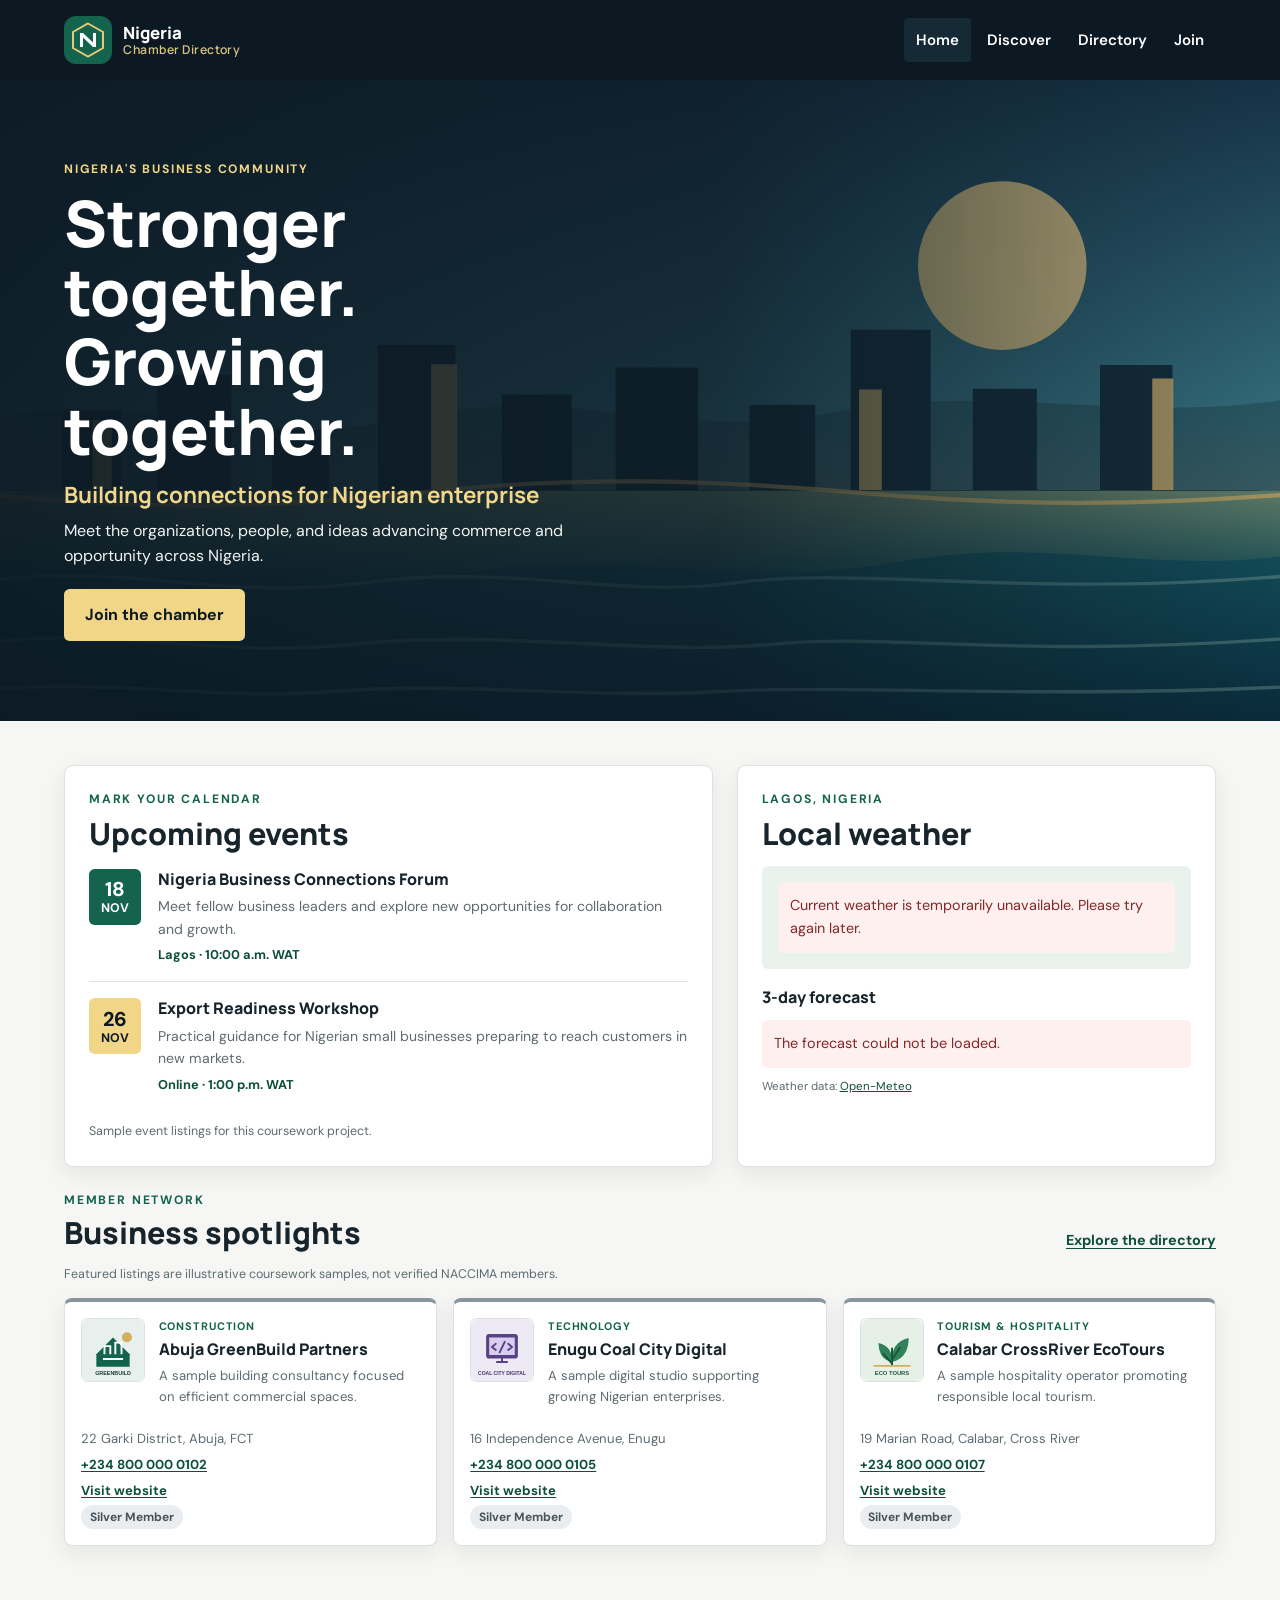
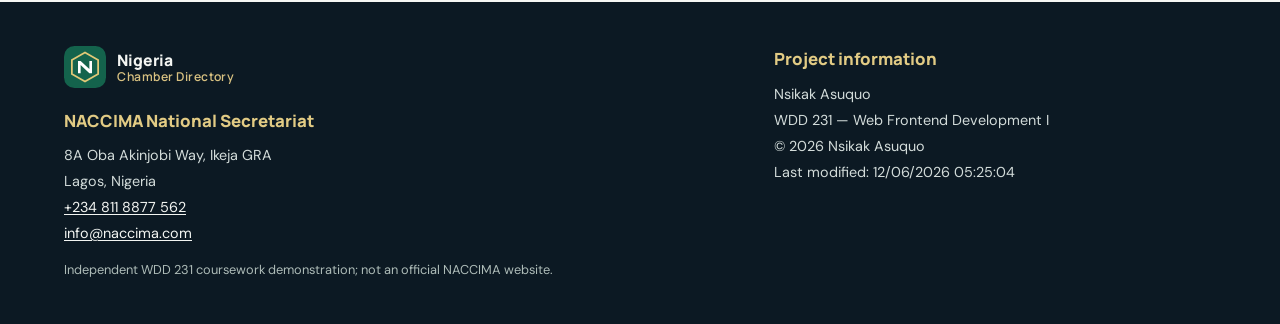
==== chamber/index.html @ 161d9b8d "update" ====
<!DOCTYPE html>
<html lang="en">
  <head>
    <meta charset="UTF-8">
    <meta name="viewport" content="width=device-width, initial-scale=1.0">
    <meta
      name="description"
      content="Connect with Nigerian businesses, explore chamber events, check Lagos weather, and discover member organizations."
    >
    <meta name="author" content="Nsikak Asuquo">
    <meta property="og:title" content="Nigeria Chamber Directory | Supporting Nigerian Business">
    <meta
      property="og:description"
      content="Connect with Nigerian businesses, discover chamber events, and meet member organizations."
    >
    <meta
      property="og:image"
      content="https://nsikak0.github.io/wdd231/chamber/images/directory-social.svg"
    >
    <meta property="og:url" content="https://nsikak0.github.io/wdd231/chamber/">
    <meta property="og:type" content="website">
    <title>Nigeria Chamber Directory | Supporting Nigerian Business</title>
    <link rel="icon" href="images/favicon.svg" type="image/svg+xml">
    <link rel="preconnect" href="https://fonts.googleapis.com">
    <link rel="preconnect" href="https://fonts.gstatic.com" crossorigin>
    <link
      href="https://fonts.googleapis.com/css2?family=DM+Sans:wght@400;500;600;700&family=Manrope:wght@500;600;700;800&display=swap"
      rel="stylesheet"
    >
    <link rel="stylesheet" href="styles/reset.css">
    <link rel="stylesheet" href="styles/small.css">
    <link rel="stylesheet" href="styles/larger.css">
    <script src="scripts/home.js" defer></script>
  </head>
  <body>
    <a class="skip-link" href="#main-content">Skip to main content</a>
    <header class="site-header">
      <div class="header-inner">
        <a class="brand" href="index.html" aria-label="Nigeria Chamber Directory home">
          <img src="images/brand-mark.svg" alt="" width="48" height="48">
          <span class="brand__name">Nigeria <span>Chamber Directory</span></span>
        </a>
        <button
          class="menu-toggle"
          type="button"
          aria-label="Open navigation menu"
          aria-expanded="false"
          aria-controls="primary-navigation"
        >
          <span class="menu-toggle__icon" aria-hidden="true"></span>
        </button>
        <nav class="primary-navigation" id="primary-navigation" aria-label="Main navigation">
          <ul>
            <li><a href="index.html" aria-current="page">Home</a></li>
            <li><a href="discover.html">Discover</a></li>
            <li><a href="directory.html">Directory</a></li>
            <li><a href="join.html">Join</a></li>
          </ul>
        </nav>
      </div>
    </header>

    <main id="main-content">
      <section class="home-hero" aria-labelledby="hero-heading">
        <img
          class="home-hero__image"
          src="images/lagos-hero.svg"
          alt="Illustrated Lagos waterfront skyline at sunset"
          width="1600"
          height="760"
          fetchpriority="high"
        >
        <div class="home-hero__content">
          <p class="eyebrow">Nigeria's business community</p>
          <h1 id="hero-heading">Stronger together. Growing together.</h1>
          <h2>Building connections for Nigerian enterprise</h2>
          <p>
            Meet the organizations, people, and ideas advancing commerce and
            opportunity across Nigeria.
          </p>
          <a class="button button--gold" href="join.html">Join the chamber</a>
        </div>
      </section>

      <div class="home-content">
        <section class="home-panel events-panel" aria-labelledby="events-heading">
          <p class="eyebrow eyebrow--green">Mark your calendar</p>
          <h2 id="events-heading">Upcoming events</h2>
          <article class="event-item">
            <div class="event-date">
              <span>18</span>
              <span>Nov</span>
            </div>
            <div>
              <h3>Nigeria Business Connections Forum</h3>
              <p>
                Meet fellow business leaders and explore new opportunities for
                collaboration and growth.
              </p>
              <p class="event-meta">Lagos · 10:00 a.m. WAT</p>
            </div>
          </article>
          <article class="event-item">
            <div class="event-date event-date--gold">
              <span>26</span>
              <span>Nov</span>
            </div>
            <div>
              <h3>Export Readiness Workshop</h3>
              <p>
                Practical guidance for Nigerian small businesses preparing to
                reach customers in new markets.
              </p>
              <p class="event-meta">Online · 1:00 p.m. WAT</p>
            </div>
          </article>
          <p class="sample-note">Sample event listings for this coursework project.</p>
        </section>

        <section class="home-panel weather-panel" aria-labelledby="weather-heading">
          <p class="eyebrow eyebrow--green">Lagos, Nigeria</p>
          <h2 id="weather-heading">Local weather</h2>
          <div id="weather-current" class="weather-current" aria-live="polite">
            <p class="weather-status">Loading current conditions…</p>
          </div>
          <h3 class="forecast-heading">3-day forecast</h3>
          <div id="weather-forecast" class="weather-forecast" aria-live="polite">
            <p class="weather-status">Loading forecast…</p>
          </div>
          <p class="weather-attribution">
            Weather data: <a href="https://open-meteo.com/">Open-Meteo</a>
          </p>
        </section>

        <section class="spotlights-section" aria-labelledby="spotlights-heading">
          <div class="spotlights-heading">
            <div>
              <p class="eyebrow eyebrow--green">Member network</p>
              <h2 id="spotlights-heading">Business spotlights</h2>
            </div>
            <a class="text-link" href="directory.html">Explore the directory</a>
          </div>
          <p class="sample-note">
            Featured listings are illustrative coursework samples, not verified
            NACCIMA members.
          </p>
          <div id="spotlight-list" class="spotlight-list" aria-live="polite">
            <p class="spotlight-status">Loading member spotlights…</p>
          </div>
        </section>
      </div>
    </main>

    <footer class="site-footer">
      <div class="footer-inner">
        <section class="footer-contact" aria-labelledby="contact-heading">
          <a class="brand brand--footer" href="index.html">
            <img src="images/brand-mark.svg" alt="" width="42" height="42">
            <span class="brand__name">Nigeria <span>Chamber Directory</span></span>
          </a>
          <h2 id="contact-heading">NACCIMA National Secretariat</h2>
          <address>
            8A Oba Akinjobi Way, Ikeja GRA<br>
            Lagos, Nigeria<br>
            <a href="tel:+2348118877562">+234 811 8877 562</a><br>
            <a href="mailto:info@naccima.com">info@naccima.com</a>
          </address>
          <p class="footer-disclaimer">
            Independent WDD 231 coursework demonstration; not an official NACCIMA website.
          </p>
        </section>
        <section class="footer-project" aria-labelledby="project-heading">
          <h2 id="project-heading">Project information</h2>
          <p>Nsikak Asuquo</p>
          <p>WDD 231 — Web Frontend Development I</p>
          <p>© <span id="current-year"></span> Nsikak Asuquo</p>
          <p>Last modified: <span id="last-modified">Loading date…</span></p>
        </section>
      </div>
    </footer>
  </body>
</html>
---- chamber/styles/small.css ----
:root {
  color-scheme: light;
  --navy: #0c1923;
  --navy-soft: #162a36;
  --green: #14634c;
  --green-dark: #0d4f3b;
  --green-light: #eaf2ed;
  --gold: #d4ae58;
  --paper: #f6f7f4;
  --white: #fff;
  --ink: #17242c;
  --muted: #5d6b71;
  --line: #dce2de;
  --shadow: 0 0.45rem 1.4rem rgb(12 25 35 / 8%);
  font-family: "DM Sans", sans-serif;
  color: var(--ink);
  background: var(--paper);
  font-synthesis: none;
  text-rendering: optimizeLegibility;
}

body {
  min-width: 320px;
  line-height: 1.6;
}

a {
  color: inherit;
}

a:focus-visible,
button:focus-visible {
  outline: 3px solid var(--gold);
  outline-offset: 3px;
}

.skip-link {
  position: absolute;
  z-index: 5;
  top: 0.5rem;
  left: 0.5rem;
  padding: 0.6rem 1rem;
  transform: translateY(-150%);
  border-radius: 0.25rem;
  color: var(--white);
  background: var(--navy);
}

.skip-link:focus {
  transform: translateY(0);
}

.site-header {
  position: relative;
  z-index: 2;
  color: var(--white);
  background: var(--navy);
}

.header-inner {
  display: flex;
  min-height: 5rem;
  align-items: center;
  justify-content: space-between;
  gap: 1rem;
  padding: 0.6rem 1rem;
}

.brand {
  display: inline-flex;
  min-width: 0;
  align-items: center;
  gap: 0.7rem;
  color: inherit;
  text-decoration: none;
}

.brand img {
  flex: 0 0 auto;
}

.brand__name {
  font-family: "Manrope", sans-serif;
  font-size: 1.05rem;
  font-weight: 800;
  line-height: 1.2;
}

.brand__name span {
  display: block;
  color: #d8c181;
  font-size: 0.76rem;
  font-weight: 600;
  letter-spacing: 0.04em;
}

.menu-toggle {
  display: grid;
  width: 2.75rem;
  height: 2.75rem;
  flex: 0 0 auto;
  place-items: center;
  border: 1px solid rgb(255 255 255 / 40%);
  border-radius: 0.35rem;
  color: var(--white);
  background: transparent;
  cursor: pointer;
}

.menu-toggle__icon,
.menu-toggle__icon::before,
.menu-toggle__icon::after {
  position: relative;
  display: block;
  width: 1.3rem;
  height: 2px;
  border-radius: 2px;
  background: currentColor;
}

.menu-toggle__icon::before,
.menu-toggle__icon::after {
  position: absolute;
  left: 0;
  content: "";
}

.menu-toggle__icon::before {
  top: -0.4rem;
}

.menu-toggle__icon::after {
  top: 0.4rem;
}

.menu-toggle[aria-expanded="true"] .menu-toggle__icon {
  background: transparent;
}

.menu-toggle[aria-expanded="true"] .menu-toggle__icon::before {
  top: 0;
  transform: rotate(45deg);
}

.menu-toggle[aria-expanded="true"] .menu-toggle__icon::after {
  top: 0;
  transform: rotate(-45deg);
}

.primary-navigation {
  position: absolute;
  top: 100%;
  right: 0;
  left: 0;
  display: none;
  padding: 0.35rem 1rem 0.85rem;
  color: var(--white);
  background: var(--navy);
}

.primary-navigation.is-open {
  display: block;
}

.primary-navigation ul {
  display: flex;
  flex-direction: column;
  gap: 0.2rem;
}

.primary-navigation a {
  display: block;
  padding: 0.7rem 0.85rem;
  border-radius: 0.25rem;
  font-weight: 600;
  text-decoration: none;
  transition: background-color 160ms ease, color 160ms ease;
}

.primary-navigation a:hover,
.primary-navigation a[aria-current="page"] {
  color: var(--white);
  background: var(--navy-soft);
}

.page-intro {
  color: var(--white);
  background:
    radial-gradient(ellipse at 88% 35%, rgb(20 99 76 / 48%), transparent 34%),
    linear-gradient(110deg, var(--navy), var(--navy-soft));
  background-color: var(--navy);
}

.page-intro__inner {
  width: min(100% - 2rem, 72rem);
  margin-inline: auto;
  padding: 3.25rem 0 3.5rem;
}

.eyebrow {
  margin-bottom: 0.55rem;
  color: #e0c577;
  font-size: 0.76rem;
  font-weight: 700;
  letter-spacing: 0.15em;
  text-transform: uppercase;
}

.page-intro h1 {
  max-width: 18ch;
  font-family: "Manrope", sans-serif;
  font-size: clamp(2rem, 8vw, 3.5rem);
  font-weight: 800;
  line-height: 1.12;
}

.page-intro__heading {
  margin-top: 0.8rem;
  color: #e0c577;
  font-family: "Manrope", sans-serif;
  font-size: clamp(1.15rem, 4vw, 1.5rem);
  font-weight: 700;
}

.page-intro__text {
  max-width: 37rem;
  margin-top: 0.35rem;
  color: #e3e9e7;
  font-size: 1.05rem;
}

.directory-section {
  width: min(100% - 2rem, 72rem);
  min-height: 28rem;
  margin: 0 auto;
  padding: 2.25rem 0 3rem;
}

.directory-heading {
  display: flex;
  flex-direction: column;
  align-items: flex-start;
  gap: 1rem;
  margin-bottom: 1.4rem;
}

.eyebrow--green {
  color: var(--green);
}

.directory-heading h2 {
  font-family: "Manrope", sans-serif;
  font-size: clamp(1.55rem, 5vw, 2rem);
  font-weight: 800;
  line-height: 1.25;
}

.directory-note {
  max-width: 52rem;
  margin-top: 0.5rem;
  color: var(--muted);
  font-size: 0.9rem;
}

.view-controls {
  display: inline-flex;
  align-items: center;
  gap: 0.4rem;
  padding: 0.25rem;
  border: 1px solid var(--line);
  border-radius: 0.5rem;
  background: var(--white);
}

.view-button {
  display: inline-flex;
  min-width: 4.7rem;
  min-height: 2.5rem;
  align-items: center;
  justify-content: center;
  gap: 0.4rem;
  padding: 0.35rem 0.65rem;
  border: 0;
  border-radius: 0.3rem;
  color: var(--muted);
  background: transparent;
  font-size: 0.9rem;
  font-weight: 700;
  cursor: pointer;
  transition: color 160ms ease, background-color 160ms ease;
}

.view-button svg {
  width: 1.1rem;
  height: 1.1rem;
  fill: currentColor;
  stroke: currentColor;
  stroke-linecap: round;
  stroke-width: 1.8;
}

.view-button.is-active,
.view-button:hover {
  color: var(--white);
  background: var(--green);
}

.directory-status {
  min-height: 1.6rem;
  margin-bottom: 0.8rem;
  color: var(--muted);
  font-size: 0.9rem;
  font-weight: 600;
}

.member-listing {
  margin-top: 1.5rem;
}

.member-listing h2 {
  margin-bottom: 0.65rem;
  font-family: "Manrope", sans-serif;
  font-size: 1.35rem;
  font-weight: 800;
}

.member-directory {
  display: grid;
  grid-template-columns: minmax(0, 1fr);
  gap: 1rem;
}

.member-card {
  display: flex;
  min-width: 0;
  flex-direction: column;
  align-items: center;
  padding: 1.25rem;
  border: 1px solid var(--line);
  border-radius: 0.55rem;
  background: var(--white);
  box-shadow: var(--shadow);
  text-align: center;
}

.member-card__logo {
  width: 5rem;
  height: 5rem;
  flex: 0 0 auto;
  margin-bottom: 0.8rem;
  border: 1px solid #edf0ed;
  border-radius: 0.45rem;
  background: var(--white);
  object-fit: contain;
}

.member-card h3 {
  font-family: "Manrope", sans-serif;
  font-size: 1.12rem;
  font-weight: 800;
  line-height: 1.35;
}

.member-card__industry {
  margin-top: 0.2rem;
  color: var(--green);
  font-size: 0.87rem;
  font-weight: 700;
}

.member-card__description {
  margin-top: 0.55rem;
  color: var(--muted);
  font-size: 0.9rem;
}

.member-card__details {
  display: grid;
  justify-items: center;
  gap: 0.35rem;
  margin-top: 0.8rem;
  color: var(--muted);
  font-size: 0.87rem;
  overflow-wrap: anywhere;
}

.member-card__details a {
  color: var(--green-dark);
  font-weight: 700;
  text-decoration-thickness: 1px;
  text-underline-offset: 0.15em;
}

.member-card__level {
  margin-top: 0.8rem;
  padding: 0.2rem 0.65rem;
  border-radius: 999px;
  color: var(--green-dark);
  background: var(--green-light);
  font-size: 0.76rem;
  font-weight: 700;
}

.member-card[data-level="2"] .member-card__level {
  color: #48545b;
  background: #e9edef;
}

.member-card[data-level="3"] .member-card__level {
  color: #70520d;
  background: #f7edcf;
}

.member-directory--list {
  grid-template-columns: minmax(0, 1fr);
  gap: 0;
  overflow: hidden;
  border: 1px solid var(--line);
  border-radius: 0.55rem;
  background: var(--white);
  box-shadow: var(--shadow);
}

.member-directory--list .member-card {
  display: grid;
  grid-template-columns: 4rem minmax(0, 1fr);
  align-items: center;
  gap: 0.4rem 0.9rem;
  padding: 0.9rem;
  border: 0;
  border-bottom: 1px solid var(--line);
  border-radius: 0;
  box-shadow: none;
  text-align: left;
}

.member-directory--list .member-card:last-child {
  border-bottom: 0;
}

.member-directory--list .member-card__logo {
  grid-row: span 4;
  width: 4rem;
  height: 4rem;
  margin: 0;
}

.member-directory--list .member-card__description,
.member-directory--list .member-card__details,
.member-directory--list .member-card__level {
  margin-top: 0;
}

.member-directory--list .member-card__details {
  justify-items: start;
}

.member-directory--list .member-card__level {
  justify-self: start;
}

.directory-error {
  grid-column: 1 / -1;
  padding: 1rem;
  border: 1px solid #d7a5a5;
  border-radius: 0.4rem;
  color: #842727;
  background: #fff0f0;
}

.home-hero {
  position: relative;
  display: grid;
  min-height: 29rem;
  align-items: center;
  overflow: hidden;
  color: var(--white);
  background: var(--navy);
}

.home-hero::after {
  position: absolute;
  inset: 0;
  background: linear-gradient(
    90deg,
    rgb(12 25 35 / 92%) 0%,
    rgb(12 25 35 / 75%) 56%,
    rgb(12 25 35 / 14%) 100%
  );
  content: "";
}

.home-hero__image {
  position: absolute;
  inset: 0;
  width: 100%;
  height: 100%;
  object-fit: cover;
}

.home-hero__content {
  position: relative;
  z-index: 1;
  width: min(100% - 2rem, 72rem);
  margin-inline: auto;
  padding-block: 3rem;
}

.home-hero__content .eyebrow {
  color: #f1d688;
}

.home-hero h1 {
  max-width: 13ch;
  font-family: "Manrope", sans-serif;
  font-size: clamp(2rem, 8vw, 4rem);
  font-weight: 800;
  line-height: 1.08;
}

.home-hero h2 {
  max-width: 32rem;
  margin-top: 0.9rem;
  color: #f0d78e;
  font-family: "Manrope", sans-serif;
  font-size: clamp(1.05rem, 4vw, 1.4rem);
  font-weight: 700;
  line-height: 1.4;
}

.home-hero__content > p:not(.eyebrow) {
  max-width: 35rem;
  margin-top: 0.45rem;
  color: #f0f3f1;
  font-size: 1rem;
}

.button {
  display: inline-flex;
  min-height: 2.9rem;
  align-items: center;
  justify-content: center;
  margin-top: 1.25rem;
  padding: 0.7rem 1.2rem;
  border: 2px solid transparent;
  border-radius: 0.35rem;
  font-weight: 700;
  text-decoration: none;
  transition: background-color 160ms ease, transform 160ms ease;
}

.button:hover {
  transform: translateY(-2px);
}

.button--gold {
  color: var(--navy);
  background: #f1d688;
}

.button--gold:hover {
  background: #ffdf91;
}

.home-content {
  display: grid;
  width: min(100% - 2rem, 72rem);
  gap: 1.25rem;
  margin-inline: auto;
  padding-block: 2rem 3rem;
}

.home-panel {
  min-width: 0;
  padding: 1.2rem;
  border: 1px solid var(--line);
  border-radius: 0.55rem;
  background: var(--white);
  box-shadow: var(--shadow);
}

.home-panel h2,
.spotlights-heading h2 {
  font-family: "Manrope", sans-serif;
  font-size: clamp(1.45rem, 5vw, 1.9rem);
  font-weight: 800;
  line-height: 1.25;
}

.events-panel > .eyebrow,
.weather-panel > .eyebrow {
  margin-bottom: 0.35rem;
}

.event-item {
  display: grid;
  grid-template-columns: 3.5rem minmax(0, 1fr);
  gap: 0.8rem;
  padding-block: 1rem;
  border-bottom: 1px solid var(--line);
}

.event-item:last-of-type {
  border-bottom: 0;
}

.event-date {
  display: grid;
  width: 3.25rem;
  height: 3.5rem;
  align-content: center;
  justify-items: center;
  border-radius: 0.35rem;
  color: var(--white);
  background: var(--green);
  line-height: 1.15;
}

.event-date span:first-child {
  font-size: 1.25rem;
  font-weight: 800;
}

.event-date span:last-child {
  font-size: 0.78rem;
  font-weight: 700;
  text-transform: uppercase;
}

.event-date--gold {
  color: var(--navy);
  background: #f1d688;
}

.event-item h3 {
  font-family: "Manrope", sans-serif;
  font-size: 1rem;
  font-weight: 800;
  line-height: 1.35;
}

.event-item p {
  margin-top: 0.3rem;
  color: var(--muted);
  font-size: 0.88rem;
}

.event-item .event-meta {
  color: var(--green-dark);
  font-size: 0.8rem;
  font-weight: 700;
}

.sample-note {
  margin-top: 0.65rem;
  color: var(--muted);
  font-size: 0.78rem;
}

.weather-current {
  display: grid;
  gap: 0.7rem;
  margin-top: 0.8rem;
  padding: 1rem;
  border-radius: 0.4rem;
  background: var(--green-light);
}

.weather-current__top {
  display: flex;
  align-items: center;
  gap: 0.8rem;
}

.weather-temperature {
  color: var(--green-dark);
  font-family: "Manrope", sans-serif;
  font-size: 2.6rem;
  font-weight: 800;
  line-height: 1;
}

.weather-description {
  font-weight: 700;
}

.weather-details {
  display: flex;
  flex-wrap: wrap;
  gap: 0.35rem 0.85rem;
  color: var(--muted);
  font-size: 0.82rem;
}

.forecast-heading {
  margin-top: 1rem;
  font-family: "Manrope", sans-serif;
  font-size: 1rem;
  font-weight: 800;
}

.weather-forecast {
  display: grid;
  grid-template-columns: repeat(3, minmax(0, 1fr));
  gap: 0.5rem;
  margin-top: 0.55rem;
}

.forecast-day {
  min-width: 0;
  padding: 0.65rem 0.35rem;
  border: 1px solid var(--line);
  border-radius: 0.35rem;
  text-align: center;
}

.forecast-day h4 {
  font-size: 0.82rem;
  font-weight: 800;
}

.forecast-day__description {
  min-height: 2.25rem;
  margin-top: 0.25rem;
  color: var(--muted);
  font-size: 0.7rem;
}

.forecast-day__temperatures {
  margin-top: 0.3rem;
  color: var(--green-dark);
  font-size: 0.75rem;
  font-weight: 700;
}

.weather-attribution {
  margin-top: 0.6rem;
  color: var(--muted);
  font-size: 0.72rem;
}

.weather-attribution a {
  color: var(--green-dark);
}

.weather-status,
.weather-error,
.spotlight-status,
.spotlight-error {
  color: var(--muted);
  font-size: 0.9rem;
}

.weather-error,
.spotlight-error {
  grid-column: 1 / -1;
  padding: 0.8rem;
  border-radius: 0.35rem;
  color: #842727;
  background: #fff0f0;
}

.spotlights-section {
  min-width: 0;
}

.spotlights-heading {
  display: flex;
  flex-direction: column;
  align-items: flex-start;
  gap: 0.75rem;
  margin-bottom: 0.8rem;
}

.spotlights-heading .eyebrow {
  margin-bottom: 0.25rem;
}

.text-link {
  color: var(--green-dark);
  font-size: 0.9rem;
  font-weight: 700;
  text-decoration-thickness: 1px;
  text-underline-offset: 0.18em;
}

.spotlight-list {
  display: grid;
  gap: 1rem;
  margin-top: 0.8rem;
}

.spotlight-card {
  display: grid;
  min-width: 0;
  grid-template-columns: 4rem minmax(0, 1fr);
  gap: 0.65rem 0.85rem;
  padding: 1rem;
  border: 1px solid var(--line);
  border-top: 0.25rem solid var(--gold);
  border-radius: 0.5rem;
  background: var(--white);
  box-shadow: var(--shadow);
}

.spotlight-card[data-level="2"] {
  border-top-color: #87969d;
}

.spotlight-card__logo {
  grid-row: span 2;
  width: 4rem;
  height: 4rem;
  border: 1px solid var(--line);
  border-radius: 0.4rem;
  object-fit: contain;
}

.spotlight-card__information {
  min-width: 0;
}

.spotlight-card__information .eyebrow {
  margin-bottom: 0.25rem;
  font-size: 0.68rem;
  letter-spacing: 0.08em;
}

.spotlight-card h3 {
  font-family: "Manrope", sans-serif;
  font-size: 1rem;
  font-weight: 800;
  line-height: 1.35;
  overflow-wrap: anywhere;
}

.spotlight-card__description {
  margin-top: 0.3rem;
  color: var(--muted);
  font-size: 0.82rem;
}

.spotlight-card__details {
  display: grid;
  grid-column: 1 / -1;
  justify-items: start;
  gap: 0.3rem;
  color: var(--muted);
  font-size: 0.82rem;
  overflow-wrap: anywhere;
}

.spotlight-card__details a {
  color: var(--green-dark);
  font-weight: 700;
  text-decoration-thickness: 1px;
  text-underline-offset: 0.15em;
}

.spotlight-card__level {
  padding: 0.15rem 0.55rem;
  border-radius: 999px;
  color: #48545b;
  background: #e9edef;
  font-size: 0.75rem;
  font-weight: 700;
}

.spotlight-card[data-level="3"] .spotlight-card__level {
  color: #70520d;
  background: #f7edcf;
}

.site-footer {
  color: #f3f5f2;
  background: var(--navy);
}

.footer-inner {
  display: grid;
  width: min(100% - 2rem, 72rem);
  gap: 2rem;
  margin: 0 auto;
  padding: 2.25rem 0;
}

.brand--footer {
  margin-bottom: 1.2rem;
}

.brand--footer .brand__name {
  font-size: 0.98rem;
}

.footer-contact h2,
.footer-project h2 {
  margin-bottom: 0.55rem;
  color: #e2cb84;
  font-family: "Manrope", sans-serif;
  font-size: 1.05rem;
  font-weight: 800;
}

.footer-contact address,
.footer-project p {
  color: #d3dcda;
  font-size: 0.9rem;
  line-height: 1.8;
}

.footer-contact address a {
  color: #f3f5f2;
  text-decoration-thickness: 1px;
  text-underline-offset: 0.15em;
}

.footer-disclaimer {
  max-width: 31rem;
  margin-top: 0.8rem;
  color: #aebcb8;
  font-size: 0.8rem;
}

@media (prefers-reduced-motion: reduce) {
  *,
  *::before,
  *::after {
    scroll-behavior: auto !important;
    transition-duration: 0.01ms !important;
  }
}
---- chamber/styles/larger.css ----
@media (min-width: 42rem) {
  .header-inner,
  .directory-heading,
  .footer-inner {
    width: min(100% - 3rem, 72rem);
    margin-inline: auto;
  }

  .header-inner {
    padding-inline: 0;
  }

  .menu-toggle {
    display: none;
  }

  .primary-navigation {
    position: static;
    display: block;
    padding: 0;
  }

  .primary-navigation ul {
    flex-direction: row;
    align-items: center;
    gap: 0.2rem;
  }

  .primary-navigation a {
    padding: 0.65rem 0.75rem;
    font-size: 0.94rem;
  }

  .page-intro__inner {
    width: min(100% - 3rem, 72rem);
    padding-block: 4.25rem;
  }

  .directory-section {
    width: min(100% - 3rem, 72rem);
    padding-block: 2.75rem 3.5rem;
  }

  .directory-heading {
    flex-direction: row;
    align-items: center;
    justify-content: space-between;
    gap: 2rem;
  }

  .footer-inner {
    grid-template-columns: 1.2fr 0.8fr;
    gap: 3rem;
    padding-block: 2.75rem;
  }

  .home-hero {
    min-height: 34rem;
  }

  .home-hero__content {
    width: min(100% - 3rem, 72rem);
  }

  .home-content {
    grid-template-columns: minmax(0, 1.15fr) minmax(18rem, 0.85fr);
    width: min(100% - 3rem, 72rem);
    gap: 1.5rem;
    padding-block: 2.75rem 3.5rem;
  }

  .home-panel {
    padding: 1.5rem;
  }

  .spotlights-section {
    grid-column: 1 / -1;
  }

  .spotlights-heading {
    flex-direction: row;
    align-items: end;
    justify-content: space-between;
  }

  .spotlight-list {
    grid-template-columns: repeat(2, minmax(0, 1fr));
  }
}

@media (min-width: 48rem) {
  .member-directory--grid {
    grid-template-columns: repeat(2, minmax(0, 1fr));
  }

  .member-directory--grid .member-card {
    min-height: 18rem;
  }
}

@media (min-width: 68rem) {
  .member-directory--grid {
    grid-template-columns: repeat(3, minmax(0, 1fr));
  }

  .member-directory--grid .member-card {
    min-height: 19rem;
  }

  .home-hero {
    min-height: 38rem;
  }

  .home-hero__content {
    padding-block: 5rem;
  }

  .spotlight-list {
    grid-template-columns: repeat(3, minmax(0, 1fr));
  }
}
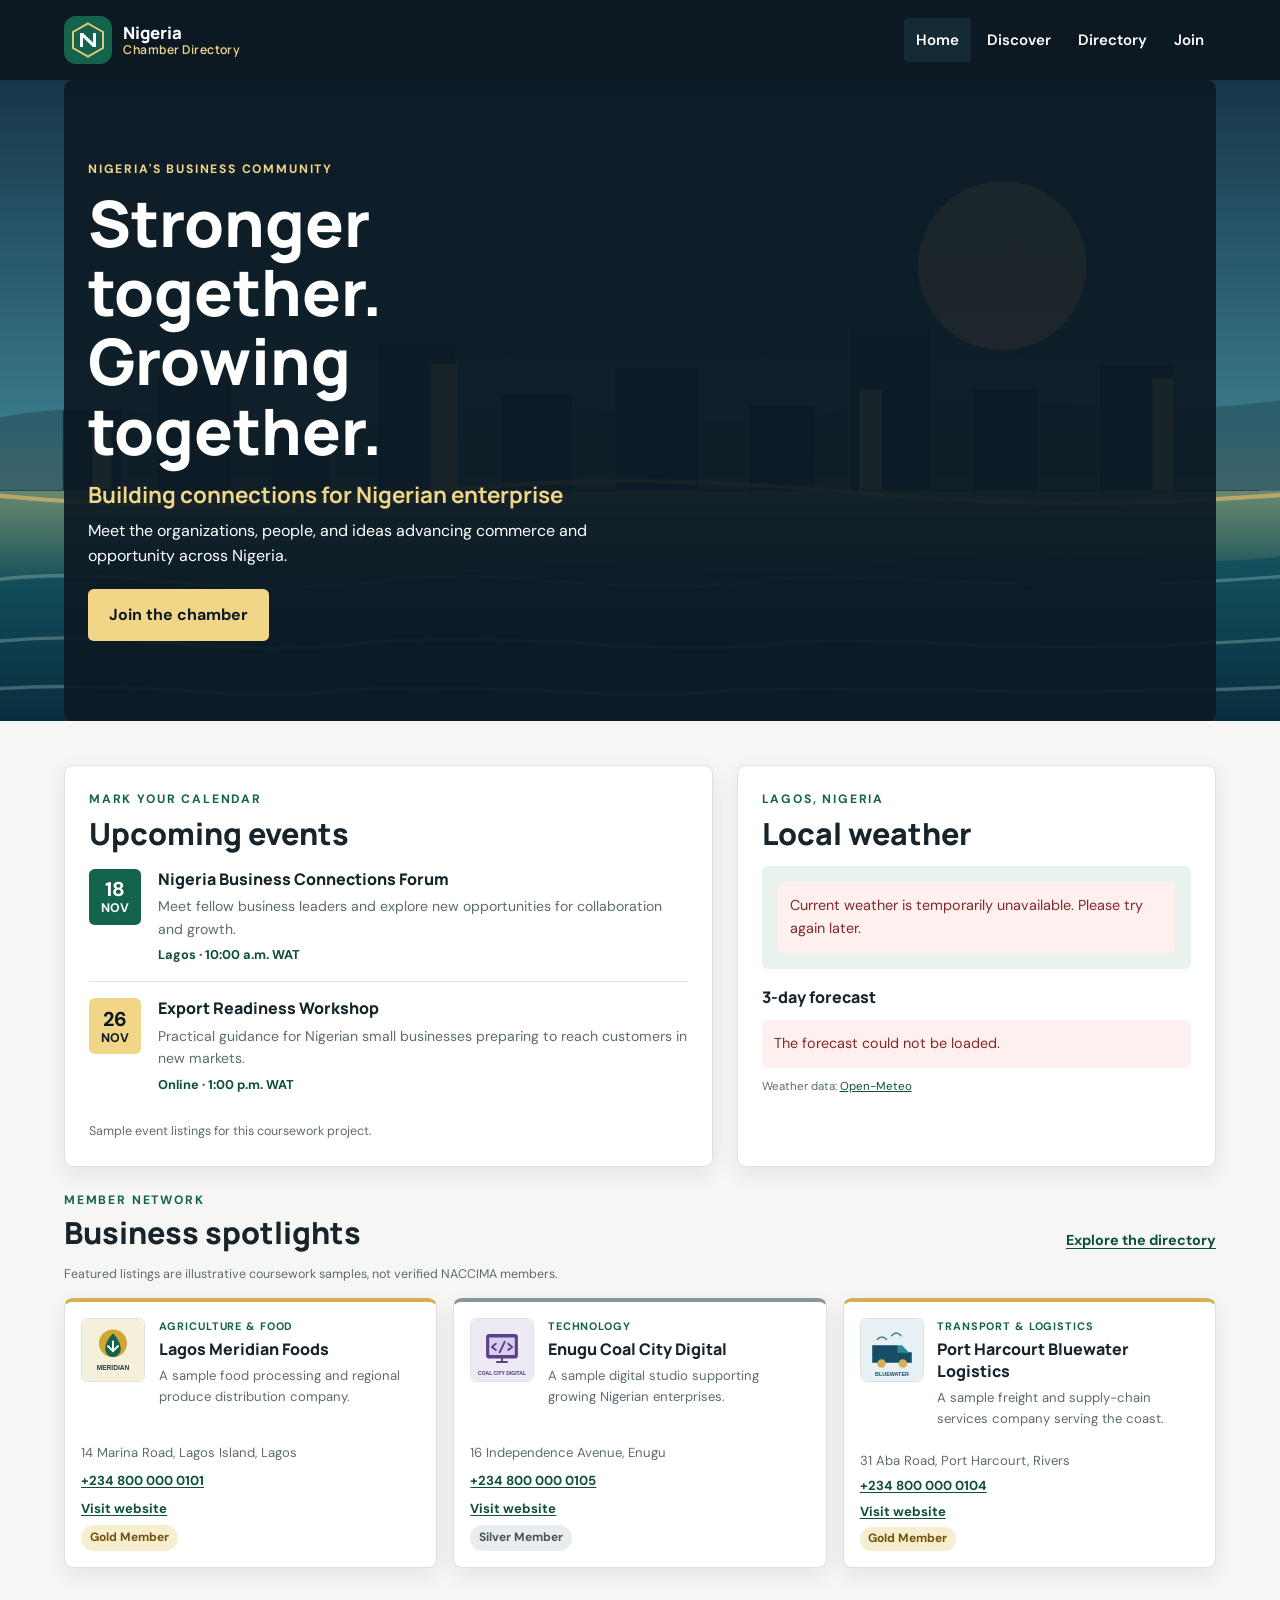
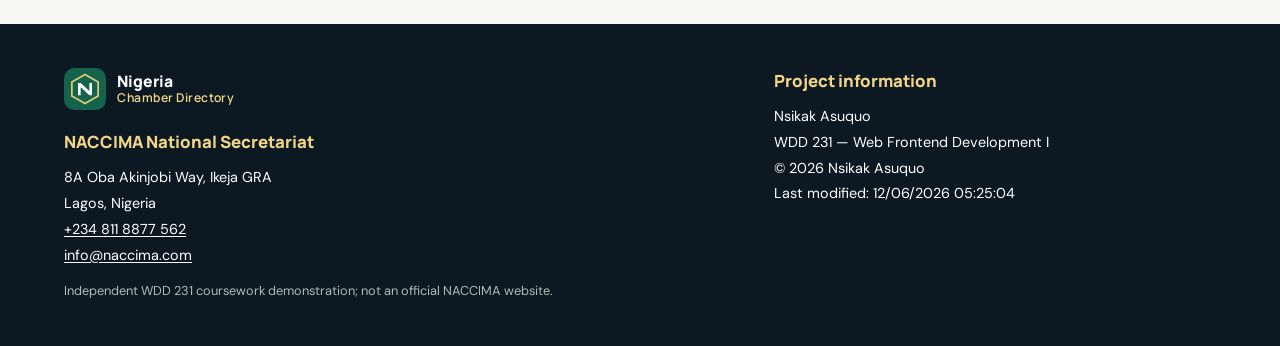
==== commit ad03ee3d: "update" ====
--- a/chamber/index.html
+++ b/chamber/index.html
@@ -83,7 +83,7 @@
       </section>
 
       <div class="home-content">
-        <section class="home-panel events-panel" aria-labelledby="events-heading">
+        <section class="home-panel surface events-panel" aria-labelledby="events-heading">
           <p class="eyebrow eyebrow--green">Mark your calendar</p>
           <h2 id="events-heading">Upcoming events</h2>
           <article class="event-item">
@@ -117,7 +117,7 @@
           <p class="sample-note">Sample event listings for this coursework project.</p>
         </section>
 
-        <section class="home-panel weather-panel" aria-labelledby="weather-heading">
+        <section class="home-panel surface weather-panel" aria-labelledby="weather-heading">
           <p class="eyebrow eyebrow--green">Lagos, Nigeria</p>
           <h2 id="weather-heading">Local weather</h2>
           <div id="weather-current" class="weather-current" aria-live="polite">
--- a/chamber/styles/small.css
+++ b/chamber/styles/small.css
@@ -2,21 +2,34 @@
   color-scheme: light;
   --navy: #0c1923;
   --navy-soft: #162a36;
+  --navy-overlay: #0c1923eb;
   --green: #14634c;
+  --green-overlay: #14634c7a;
   --green-dark: #0d4f3b;
   --green-light: #eaf2ed;
   --gold: #d4ae58;
+  --gold-light: #f1d688;
+  --gold-dark: #70520d;
+  --silver: #87969d;
   --paper: #f6f7f4;
   --white: #fff;
   --ink: #17242c;
   --muted: #5d6b71;
   --line: #dce2de;
-  --shadow: 0 0.45rem 1.4rem rgb(12 25 35 / 8%);
+  --white-40: #fff6;
+  --slate-soft: #e9edef;
+  --slate-dark: #48545b;
+  --gold-soft: #f7edcf;
+  --footer-subtle: #aebcb8;
+  --error: #842727;
+  --error-border: #d7a5a5;
+  --error-surface: #fff0f0;
+  --transparent: #0000;
+  --shadow: 0 0.45rem 1.4rem #0c192314;
   font-family: "DM Sans", sans-serif;
   color: var(--ink);
   background: var(--paper);
   font-synthesis: none;
-  text-rendering: optimizeLegibility;
 }
 
 body {
@@ -24,14 +37,25 @@
   line-height: 1.6;
 }
 
+:is(h1, h2, h3, h4) {
+  font-family: "Manrope", sans-serif;
+  font-weight: 800;
+}
+
 a {
   color: inherit;
 }
 
-a:focus-visible,
-button:focus-visible {
+:is(a, button):focus-visible {
   outline: 3px solid var(--gold);
   outline-offset: 3px;
+}
+
+.surface {
+  border: 1px solid var(--line);
+  border-radius: 0.55rem;
+  background: var(--white);
+  box-shadow: var(--shadow);
 }
 
 .skip-link {
@@ -88,7 +112,7 @@
 
 .brand__name span {
   display: block;
-  color: #d8c181;
+  color: var(--gold-light);
   font-size: 0.76rem;
   font-weight: 600;
   letter-spacing: 0.04em;
@@ -100,10 +124,10 @@
   height: 2.75rem;
   flex: 0 0 auto;
   place-items: center;
-  border: 1px solid rgb(255 255 255 / 40%);
+  border: 1px solid var(--white-40);
   border-radius: 0.35rem;
   color: var(--white);
-  background: transparent;
+  background: var(--transparent);
   cursor: pointer;
 }
 
@@ -115,7 +139,7 @@
   width: 1.3rem;
   height: 2px;
   border-radius: 2px;
-  background: currentColor;
+  background: var(--white);
 }
 
 .menu-toggle__icon::before,
@@ -134,7 +158,7 @@
 }
 
 .menu-toggle[aria-expanded="true"] .menu-toggle__icon {
-  background: transparent;
+  background: var(--transparent);
 }
 
 .menu-toggle[aria-expanded="true"] .menu-toggle__icon::before {
@@ -177,8 +201,7 @@
   transition: background-color 160ms ease, color 160ms ease;
 }
 
-.primary-navigation a:hover,
-.primary-navigation a[aria-current="page"] {
+.primary-navigation a:is(:hover, [aria-current="page"]) {
   color: var(--white);
   background: var(--navy-soft);
 }
@@ -186,9 +209,13 @@
 .page-intro {
   color: var(--white);
   background:
-    radial-gradient(ellipse at 88% 35%, rgb(20 99 76 / 48%), transparent 34%),
+    radial-gradient(ellipse at 88% 35%, var(--green-overlay), var(--transparent) 34%),
     linear-gradient(110deg, var(--navy), var(--navy-soft));
   background-color: var(--navy);
+}
+
+.page-intro .eyebrow {
+  color: var(--gold-light);
 }
 
 .page-intro__inner {
@@ -199,7 +226,7 @@
 
 .eyebrow {
   margin-bottom: 0.55rem;
-  color: #e0c577;
+  color: var(--gold-dark);
   font-size: 0.76rem;
   font-weight: 700;
   letter-spacing: 0.15em;
@@ -208,16 +235,13 @@
 
 .page-intro h1 {
   max-width: 18ch;
-  font-family: "Manrope", sans-serif;
   font-size: clamp(2rem, 8vw, 3.5rem);
-  font-weight: 800;
   line-height: 1.12;
 }
 
 .page-intro__heading {
   margin-top: 0.8rem;
-  color: #e0c577;
-  font-family: "Manrope", sans-serif;
+  color: var(--gold-light);
   font-size: clamp(1.15rem, 4vw, 1.5rem);
   font-weight: 700;
 }
@@ -225,7 +249,7 @@
 .page-intro__text {
   max-width: 37rem;
   margin-top: 0.35rem;
-  color: #e3e9e7;
+  color: var(--white);
   font-size: 1.05rem;
 }
 
@@ -249,9 +273,7 @@
 }
 
 .directory-heading h2 {
-  font-family: "Manrope", sans-serif;
   font-size: clamp(1.55rem, 5vw, 2rem);
-  font-weight: 800;
   line-height: 1.25;
 }
 
@@ -283,26 +305,21 @@
   border: 0;
   border-radius: 0.3rem;
   color: var(--muted);
-  background: transparent;
+  background: var(--transparent);
   font-size: 0.9rem;
   font-weight: 700;
   cursor: pointer;
   transition: color 160ms ease, background-color 160ms ease;
+}
+
+.view-button:is(.is-active, :hover) {
+  color: var(--white);
+  background: var(--green);
 }
 
 .view-button svg {
   width: 1.1rem;
   height: 1.1rem;
-  fill: currentColor;
-  stroke: currentColor;
-  stroke-linecap: round;
-  stroke-width: 1.8;
-}
-
-.view-button.is-active,
-.view-button:hover {
-  color: var(--white);
-  background: var(--green);
 }
 
 .directory-status {
@@ -319,9 +336,7 @@
 
 .member-listing h2 {
   margin-bottom: 0.65rem;
-  font-family: "Manrope", sans-serif;
   font-size: 1.35rem;
-  font-weight: 800;
 }
 
 .member-directory {
@@ -336,10 +351,6 @@
   flex-direction: column;
   align-items: center;
   padding: 1.25rem;
-  border: 1px solid var(--line);
-  border-radius: 0.55rem;
-  background: var(--white);
-  box-shadow: var(--shadow);
   text-align: center;
 }
 
@@ -348,16 +359,13 @@
   height: 5rem;
   flex: 0 0 auto;
   margin-bottom: 0.8rem;
-  border: 1px solid #edf0ed;
+  border: 1px solid var(--line);
   border-radius: 0.45rem;
-  background: var(--white);
   object-fit: contain;
 }
 
 .member-card h3 {
-  font-family: "Manrope", sans-serif;
   font-size: 1.12rem;
-  font-weight: 800;
   line-height: 1.35;
 }
 
@@ -379,12 +387,17 @@
   justify-items: center;
   gap: 0.35rem;
   margin-top: 0.8rem;
+}
+
+.member-card__details,
+.spotlight-card__details {
   color: var(--muted);
   font-size: 0.87rem;
   overflow-wrap: anywhere;
 }
 
-.member-card__details a {
+:is(.member-card__details, .spotlight-card__details) a,
+.text-link {
   color: var(--green-dark);
   font-weight: 700;
   text-decoration-thickness: 1px;
@@ -402,13 +415,16 @@
 }
 
 .member-card[data-level="2"] .member-card__level {
-  color: #48545b;
-  background: #e9edef;
-}
-
-.member-card[data-level="3"] .member-card__level {
-  color: #70520d;
-  background: #f7edcf;
+  color: var(--slate-dark);
+  background: var(--slate-soft);
+}
+
+:is(
+  .member-card[data-level="3"] .member-card__level,
+  .spotlight-card[data-level="3"] .spotlight-card__level
+) {
+  color: var(--gold-dark);
+  background: var(--gold-soft);
 }
 
 .member-directory--list {
@@ -445,9 +461,11 @@
   margin: 0;
 }
 
-.member-directory--list .member-card__description,
-.member-directory--list .member-card__details,
-.member-directory--list .member-card__level {
+.member-directory--list :is(
+  .member-card__description,
+  .member-card__details,
+  .member-card__level
+) {
   margin-top: 0;
 }
 
@@ -462,10 +480,10 @@
 .directory-error {
   grid-column: 1 / -1;
   padding: 1rem;
-  border: 1px solid #d7a5a5;
+  border: 1px solid var(--error-border);
   border-radius: 0.4rem;
-  color: #842727;
-  background: #fff0f0;
+  color: var(--error);
+  background: var(--error-surface);
 }
 
 .home-hero {
@@ -476,18 +494,6 @@
   overflow: hidden;
   color: var(--white);
   background: var(--navy);
-}
-
-.home-hero::after {
-  position: absolute;
-  inset: 0;
-  background: linear-gradient(
-    90deg,
-    rgb(12 25 35 / 92%) 0%,
-    rgb(12 25 35 / 75%) 56%,
-    rgb(12 25 35 / 14%) 100%
-  );
-  content: "";
 }
 
 .home-hero__image {
@@ -503,26 +509,25 @@
   z-index: 1;
   width: min(100% - 2rem, 72rem);
   margin-inline: auto;
-  padding-block: 3rem;
+  padding: 1.5rem;
+  border-radius: 0.55rem;
+  background: var(--navy-overlay);
 }
 
 .home-hero__content .eyebrow {
-  color: #f1d688;
+  color: var(--gold-light);
 }
 
 .home-hero h1 {
   max-width: 13ch;
-  font-family: "Manrope", sans-serif;
   font-size: clamp(2rem, 8vw, 4rem);
-  font-weight: 800;
   line-height: 1.08;
 }
 
 .home-hero h2 {
   max-width: 32rem;
   margin-top: 0.9rem;
-  color: #f0d78e;
-  font-family: "Manrope", sans-serif;
+  color: var(--gold-light);
   font-size: clamp(1.05rem, 4vw, 1.4rem);
   font-weight: 700;
   line-height: 1.4;
@@ -531,7 +536,7 @@
 .home-hero__content > p:not(.eyebrow) {
   max-width: 35rem;
   margin-top: 0.45rem;
-  color: #f0f3f1;
+  color: var(--white);
   font-size: 1rem;
 }
 
@@ -542,7 +547,7 @@
   justify-content: center;
   margin-top: 1.25rem;
   padding: 0.7rem 1.2rem;
-  border: 2px solid transparent;
+  border: 2px solid var(--transparent);
   border-radius: 0.35rem;
   font-weight: 700;
   text-decoration: none;
@@ -555,11 +560,7 @@
 
 .button--gold {
   color: var(--navy);
-  background: #f1d688;
-}
-
-.button--gold:hover {
-  background: #ffdf91;
+  background: var(--gold-light);
 }
 
 .home-content {
@@ -573,22 +574,14 @@
 .home-panel {
   min-width: 0;
   padding: 1.2rem;
-  border: 1px solid var(--line);
-  border-radius: 0.55rem;
-  background: var(--white);
-  box-shadow: var(--shadow);
-}
-
-.home-panel h2,
-.spotlights-heading h2 {
-  font-family: "Manrope", sans-serif;
+}
+
+:is(.home-panel, .spotlights-heading) h2 {
   font-size: clamp(1.45rem, 5vw, 1.9rem);
-  font-weight: 800;
   line-height: 1.25;
 }
 
-.events-panel > .eyebrow,
-.weather-panel > .eyebrow {
+.home-panel > .eyebrow {
   margin-bottom: 0.35rem;
 }
 
@@ -629,13 +622,11 @@
 
 .event-date--gold {
   color: var(--navy);
-  background: #f1d688;
+  background: var(--gold-light);
 }
 
 .event-item h3 {
-  font-family: "Manrope", sans-serif;
   font-size: 1rem;
-  font-weight: 800;
   line-height: 1.35;
 }
 
@@ -694,9 +685,7 @@
 
 .forecast-heading {
   margin-top: 1rem;
-  font-family: "Manrope", sans-serif;
   font-size: 1rem;
-  font-weight: 800;
 }
 
 .weather-forecast {
@@ -743,10 +732,7 @@
   color: var(--green-dark);
 }
 
-.weather-status,
-.weather-error,
-.spotlight-status,
-.spotlight-error {
+:is(.weather-status, .weather-error, .spotlight-status, .spotlight-error) {
   color: var(--muted);
   font-size: 0.9rem;
 }
@@ -756,8 +742,8 @@
   grid-column: 1 / -1;
   padding: 0.8rem;
   border-radius: 0.35rem;
-  color: #842727;
-  background: #fff0f0;
+  color: var(--error);
+  background: var(--error-surface);
 }
 
 .spotlights-section {
@@ -777,10 +763,7 @@
 }
 
 .text-link {
-  color: var(--green-dark);
   font-size: 0.9rem;
-  font-weight: 700;
-  text-decoration-thickness: 1px;
   text-underline-offset: 0.18em;
 }
 
@@ -796,15 +779,11 @@
   grid-template-columns: 4rem minmax(0, 1fr);
   gap: 0.65rem 0.85rem;
   padding: 1rem;
-  border: 1px solid var(--line);
   border-top: 0.25rem solid var(--gold);
-  border-radius: 0.5rem;
-  background: var(--white);
-  box-shadow: var(--shadow);
 }
 
 .spotlight-card[data-level="2"] {
-  border-top-color: #87969d;
+  border-top-color: var(--silver);
 }
 
 .spotlight-card__logo {
@@ -827,9 +806,7 @@
 }
 
 .spotlight-card h3 {
-  font-family: "Manrope", sans-serif;
   font-size: 1rem;
-  font-weight: 800;
   line-height: 1.35;
   overflow-wrap: anywhere;
 }
@@ -845,34 +822,20 @@
   grid-column: 1 / -1;
   justify-items: start;
   gap: 0.3rem;
-  color: var(--muted);
   font-size: 0.82rem;
-  overflow-wrap: anywhere;
-}
-
-.spotlight-card__details a {
-  color: var(--green-dark);
-  font-weight: 700;
-  text-decoration-thickness: 1px;
-  text-underline-offset: 0.15em;
 }
 
 .spotlight-card__level {
   padding: 0.15rem 0.55rem;
   border-radius: 999px;
-  color: #48545b;
-  background: #e9edef;
+  color: var(--slate-dark);
+  background: var(--slate-soft);
   font-size: 0.75rem;
   font-weight: 700;
 }
 
-.spotlight-card[data-level="3"] .spotlight-card__level {
-  color: #70520d;
-  background: #f7edcf;
-}
-
 .site-footer {
-  color: #f3f5f2;
+  color: var(--white);
   background: var(--navy);
 }
 
@@ -892,24 +855,20 @@
   font-size: 0.98rem;
 }
 
-.footer-contact h2,
-.footer-project h2 {
+.footer-inner h2 {
   margin-bottom: 0.55rem;
-  color: #e2cb84;
-  font-family: "Manrope", sans-serif;
+  color: var(--gold-light);
   font-size: 1.05rem;
-  font-weight: 800;
-}
-
-.footer-contact address,
-.footer-project p {
-  color: #d3dcda;
+}
+
+:is(.footer-contact address, .footer-project p) {
+  color: var(--white);
   font-size: 0.9rem;
   line-height: 1.8;
 }
 
 .footer-contact address a {
-  color: #f3f5f2;
+  color: var(--white);
   text-decoration-thickness: 1px;
   text-underline-offset: 0.15em;
 }
@@ -917,7 +876,7 @@
 .footer-disclaimer {
   max-width: 31rem;
   margin-top: 0.8rem;
-  color: #aebcb8;
+  color: var(--footer-subtle);
   font-size: 0.8rem;
 }
 
--- a/chamber/styles/larger.css
+++ b/chamber/styles/larger.css
@@ -32,13 +32,18 @@
   }
 
   .page-intro__inner {
-    width: min(100% - 3rem, 72rem);
     padding-block: 4.25rem;
   }
 
   .directory-section {
+    padding-block: 2.75rem 3.5rem;
+  }
+
+  .page-intro__inner,
+  .directory-section,
+  .home-hero__content,
+  .home-content {
     width: min(100% - 3rem, 72rem);
-    padding-block: 2.75rem 3.5rem;
   }
 
   .directory-heading {
@@ -58,13 +63,8 @@
     min-height: 34rem;
   }
 
-  .home-hero__content {
-    width: min(100% - 3rem, 72rem);
-  }
-
   .home-content {
     grid-template-columns: minmax(0, 1.15fr) minmax(18rem, 0.85fr);
-    width: min(100% - 3rem, 72rem);
     gap: 1.5rem;
     padding-block: 2.75rem 3.5rem;
   }
@@ -86,9 +86,7 @@
   .spotlight-list {
     grid-template-columns: repeat(2, minmax(0, 1fr));
   }
-}
 
-@media (min-width: 48rem) {
   .member-directory--grid {
     grid-template-columns: repeat(2, minmax(0, 1fr));
   }
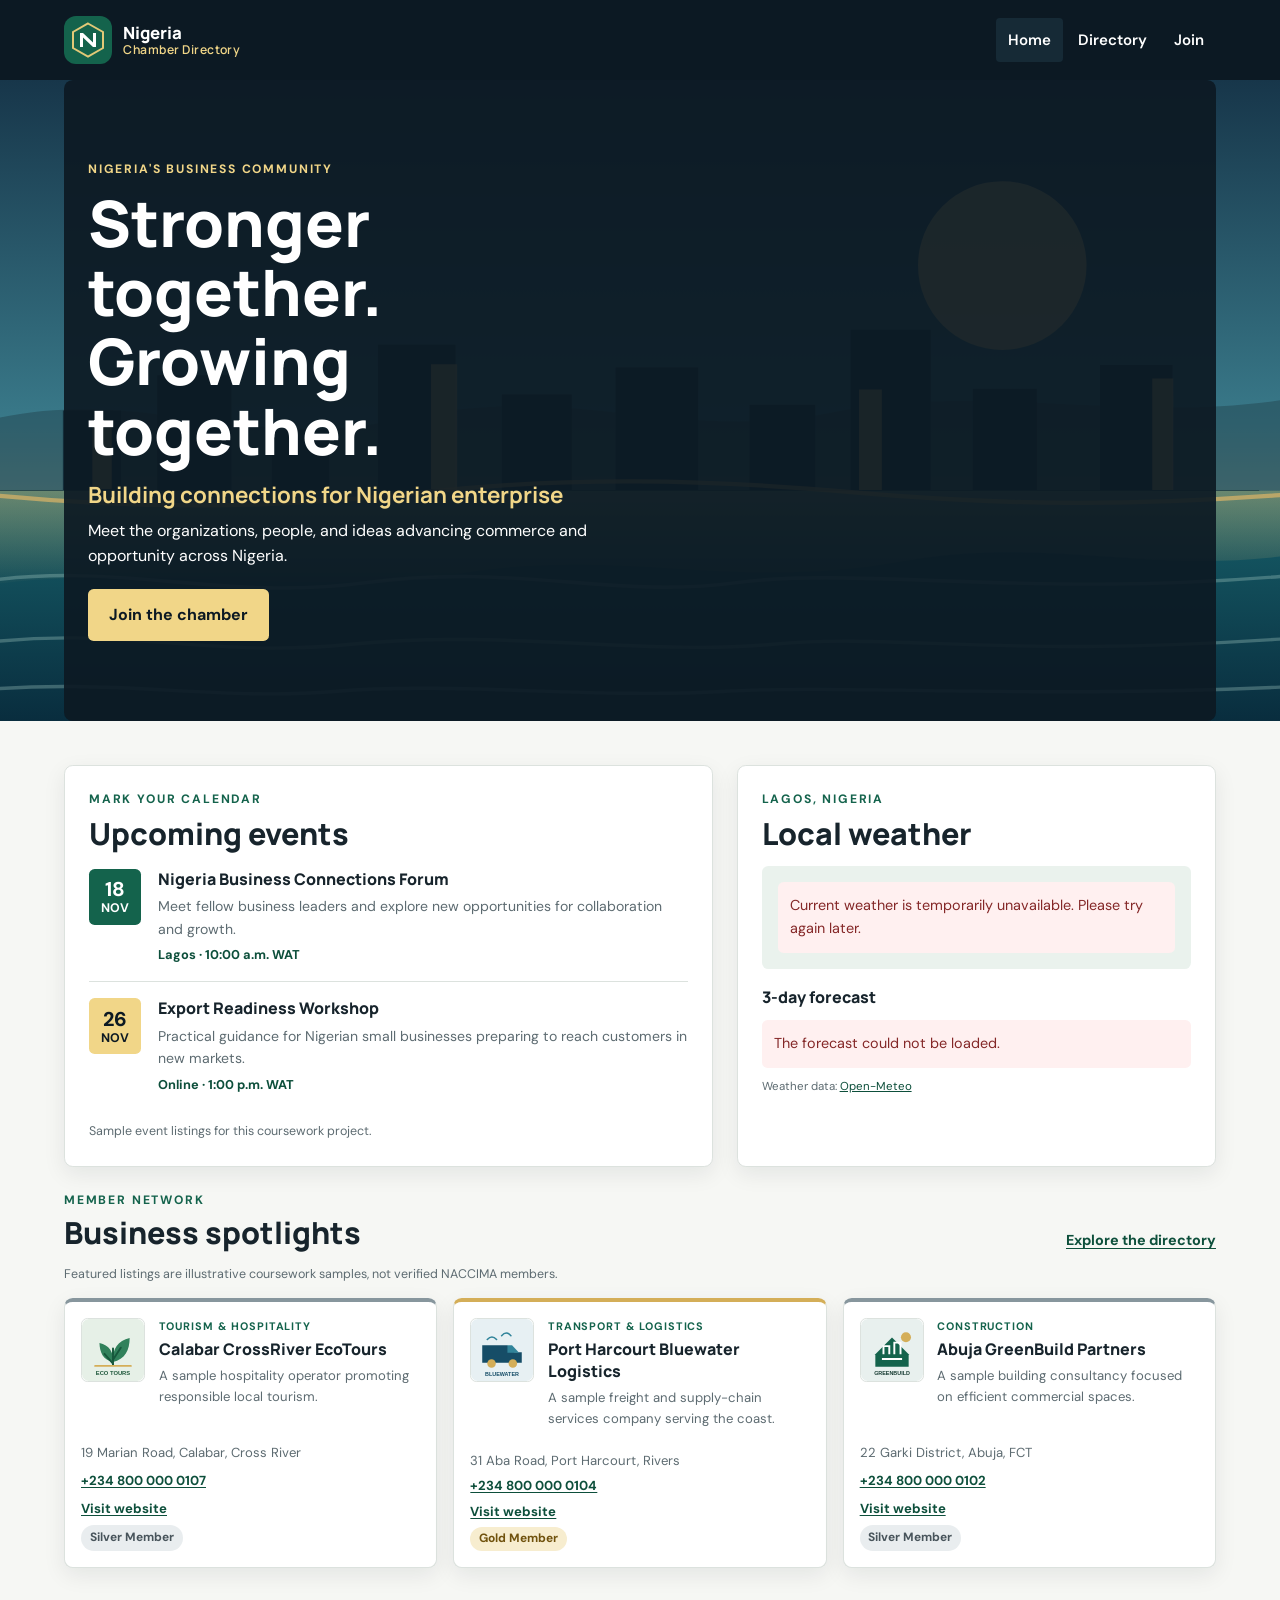
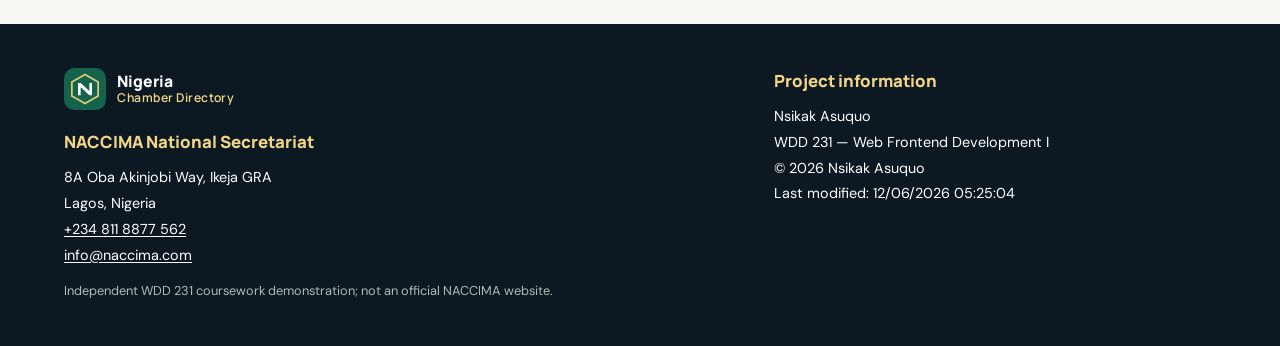
==== commit c4357473: "update" ====
--- a/chamber/index.html
+++ b/chamber/index.html
@@ -52,7 +52,6 @@
         <nav class="primary-navigation" id="primary-navigation" aria-label="Main navigation">
           <ul>
             <li><a href="index.html" aria-current="page">Home</a></li>
-            <li><a href="discover.html">Discover</a></li>
             <li><a href="directory.html">Directory</a></li>
             <li><a href="join.html">Join</a></li>
           </ul>
--- a/chamber/styles/small.css
+++ b/chamber/styles/small.css
@@ -260,6 +260,270 @@
   padding: 2.25rem 0 3rem;
 }
 
+.join-layout,
+.confirmation-section {
+  width: min(100% - 2rem, 72rem);
+  margin-inline: auto;
+  padding-block: 2rem 3rem;
+}
+
+.join-layout {
+  display: grid;
+  gap: 2rem;
+}
+
+.application-panel,
+.confirmation-card {
+  min-width: 0;
+  padding: 1.25rem;
+}
+
+.join-section-heading {
+  margin-bottom: 1.25rem;
+}
+
+.join-section-heading h2,
+.confirmation-card h2 {
+  font-size: clamp(1.4rem, 5vw, 1.8rem);
+  line-height: 1.25;
+}
+
+.join-section-heading > p:last-child {
+  margin-top: 0.35rem;
+  color: var(--muted);
+  font-size: 0.9rem;
+}
+
+.membership-form {
+  display: grid;
+  grid-template-columns: minmax(0, 1fr);
+  gap: 1rem;
+}
+
+.form-field {
+  display: grid;
+  min-width: 0;
+  gap: 0.35rem;
+  color: var(--ink);
+  font-size: 0.9rem;
+  font-weight: 700;
+}
+
+.required-indicator {
+  color: var(--muted);
+  font-size: 0.8rem;
+  font-weight: 500;
+}
+
+.form-field input,
+.form-field select,
+.form-field textarea {
+  width: 100%;
+  min-height: 2.9rem;
+  padding: 0.65rem 0.75rem;
+  border: 1px solid var(--line);
+  border-radius: 0.35rem;
+  color: var(--ink);
+  background: var(--white);
+  font: inherit;
+  font-weight: 400;
+}
+
+.form-field textarea {
+  min-height: 8rem;
+  resize: vertical;
+}
+
+.form-field input:focus-visible,
+.form-field select:focus-visible,
+.form-field textarea:focus-visible {
+  outline: 3px solid var(--green);
+  outline-offset: 2px;
+}
+
+.form-submit {
+  appearance: none;
+  max-width: 100%;
+  justify-self: start;
+  margin-top: 0.2rem;
+  border: 0;
+  cursor: pointer;
+  font: inherit;
+  font-weight: 700;
+}
+
+.membership-aside {
+  min-width: 0;
+}
+
+.membership-cards {
+  display: grid;
+  gap: 0.85rem;
+}
+
+.membership-card {
+  padding: 1rem 1.1rem;
+  border-top: 0.25rem solid var(--green);
+  animation: membership-card-enter 620ms ease both;
+}
+
+.membership-card:nth-child(2) {
+  border-top-color: var(--gold);
+  animation-delay: 100ms;
+}
+
+.membership-card:nth-child(3) {
+  border-top-color: var(--silver);
+  animation-delay: 200ms;
+}
+
+.membership-card:nth-child(4) {
+  border-top-color: var(--gold-dark);
+  animation-delay: 300ms;
+}
+
+.membership-card h3 {
+  font-size: 1.05rem;
+}
+
+.membership-price {
+  margin-top: 0.25rem;
+  color: var(--green-dark);
+  font-size: 1.05rem;
+  font-weight: 800;
+}
+
+.membership-price span {
+  color: var(--muted);
+  font-size: 0.8rem;
+  font-weight: 500;
+}
+
+.membership-card > p:not(.membership-price) {
+  margin-top: 0.2rem;
+  color: var(--muted);
+  font-size: 0.86rem;
+}
+
+.membership-info-link {
+  display: inline-block;
+  margin-top: 0.65rem;
+  color: var(--green-dark);
+  font-size: 0.88rem;
+  font-weight: 700;
+  text-underline-offset: 0.18em;
+}
+
+.membership-disclaimer {
+  margin-top: 0.7rem;
+  color: var(--muted);
+  font-size: 0.78rem;
+}
+
+.membership-dialog {
+  width: min(100% - 2rem, 34rem);
+  max-height: min(85vh, 38rem);
+  margin: auto;
+  padding: 1.35rem;
+  border: 1px solid var(--line);
+  border-radius: 0.65rem;
+  color: var(--ink);
+  background: var(--white);
+  box-shadow: 0 1rem 3rem #0c192340;
+}
+
+.membership-dialog::backdrop {
+  background: #0c1923b8;
+}
+
+.membership-dialog__header {
+  display: flex;
+  align-items: flex-start;
+  justify-content: space-between;
+  gap: 1rem;
+}
+
+.membership-dialog h2 {
+  font-size: 1.35rem;
+  line-height: 1.25;
+}
+
+.dialog-close {
+  display: grid;
+  width: 2.5rem;
+  height: 2.5rem;
+  flex: 0 0 auto;
+  place-items: center;
+  border: 1px solid var(--line);
+  border-radius: 50%;
+  color: var(--ink);
+  background: var(--white);
+  font-size: 1.5rem;
+  line-height: 1;
+  cursor: pointer;
+}
+
+.membership-dialog > p {
+  margin-top: 0.8rem;
+  color: var(--muted);
+}
+
+.membership-dialog ul {
+  display: grid;
+  gap: 0.45rem;
+  margin-top: 0.9rem;
+  padding-left: 1.3rem;
+  list-style: disc;
+}
+
+.confirmation-card {
+  max-width: 48rem;
+  margin-inline: auto;
+}
+
+.confirmation-message {
+  margin-top: 0.45rem;
+  color: var(--muted);
+}
+
+.application-summary {
+  display: grid;
+  gap: 0.75rem;
+  margin-top: 1.25rem;
+}
+
+.application-summary > div {
+  padding-bottom: 0.65rem;
+  border-bottom: 1px solid var(--line);
+}
+
+.application-summary dt {
+  color: var(--muted);
+  font-size: 0.82rem;
+  font-weight: 700;
+}
+
+.application-summary dd {
+  margin-top: 0.15rem;
+  overflow-wrap: anywhere;
+}
+
+.confirmation-card > .button {
+  margin-top: 1.35rem;
+}
+
+@keyframes membership-card-enter {
+  from {
+    opacity: 0;
+    transform: translateY(0.7rem);
+  }
+
+  to {
+    opacity: 1;
+    transform: translateY(0);
+  }
+}
+
 .directory-heading {
   display: flex;
   flex-direction: column;
@@ -887,4 +1151,8 @@
     scroll-behavior: auto !important;
     transition-duration: 0.01ms !important;
   }
-}
+
+  .membership-card {
+    animation: none;
+  }
+}
--- a/chamber/styles/larger.css
+++ b/chamber/styles/larger.css
@@ -41,9 +41,39 @@
 
   .page-intro__inner,
   .directory-section,
+  .join-layout,
+  .confirmation-section,
   .home-hero__content,
   .home-content {
     width: min(100% - 3rem, 72rem);
+  }
+
+  .join-layout {
+    grid-template-columns: minmax(0, 1.2fr) minmax(15rem, 0.8fr);
+    align-items: start;
+    gap: 1.5rem;
+    padding-block: 2.75rem 3.5rem;
+  }
+
+  .application-panel {
+    padding: 1.5rem;
+  }
+
+  .membership-form {
+    grid-template-columns: repeat(2, minmax(0, 1fr));
+  }
+
+  .form-field--wide,
+  .form-submit {
+    grid-column: 1 / -1;
+  }
+
+  .membership-cards {
+    gap: 1rem;
+  }
+
+  .confirmation-section {
+    padding-block: 3rem 4rem;
   }
 
   .directory-heading {
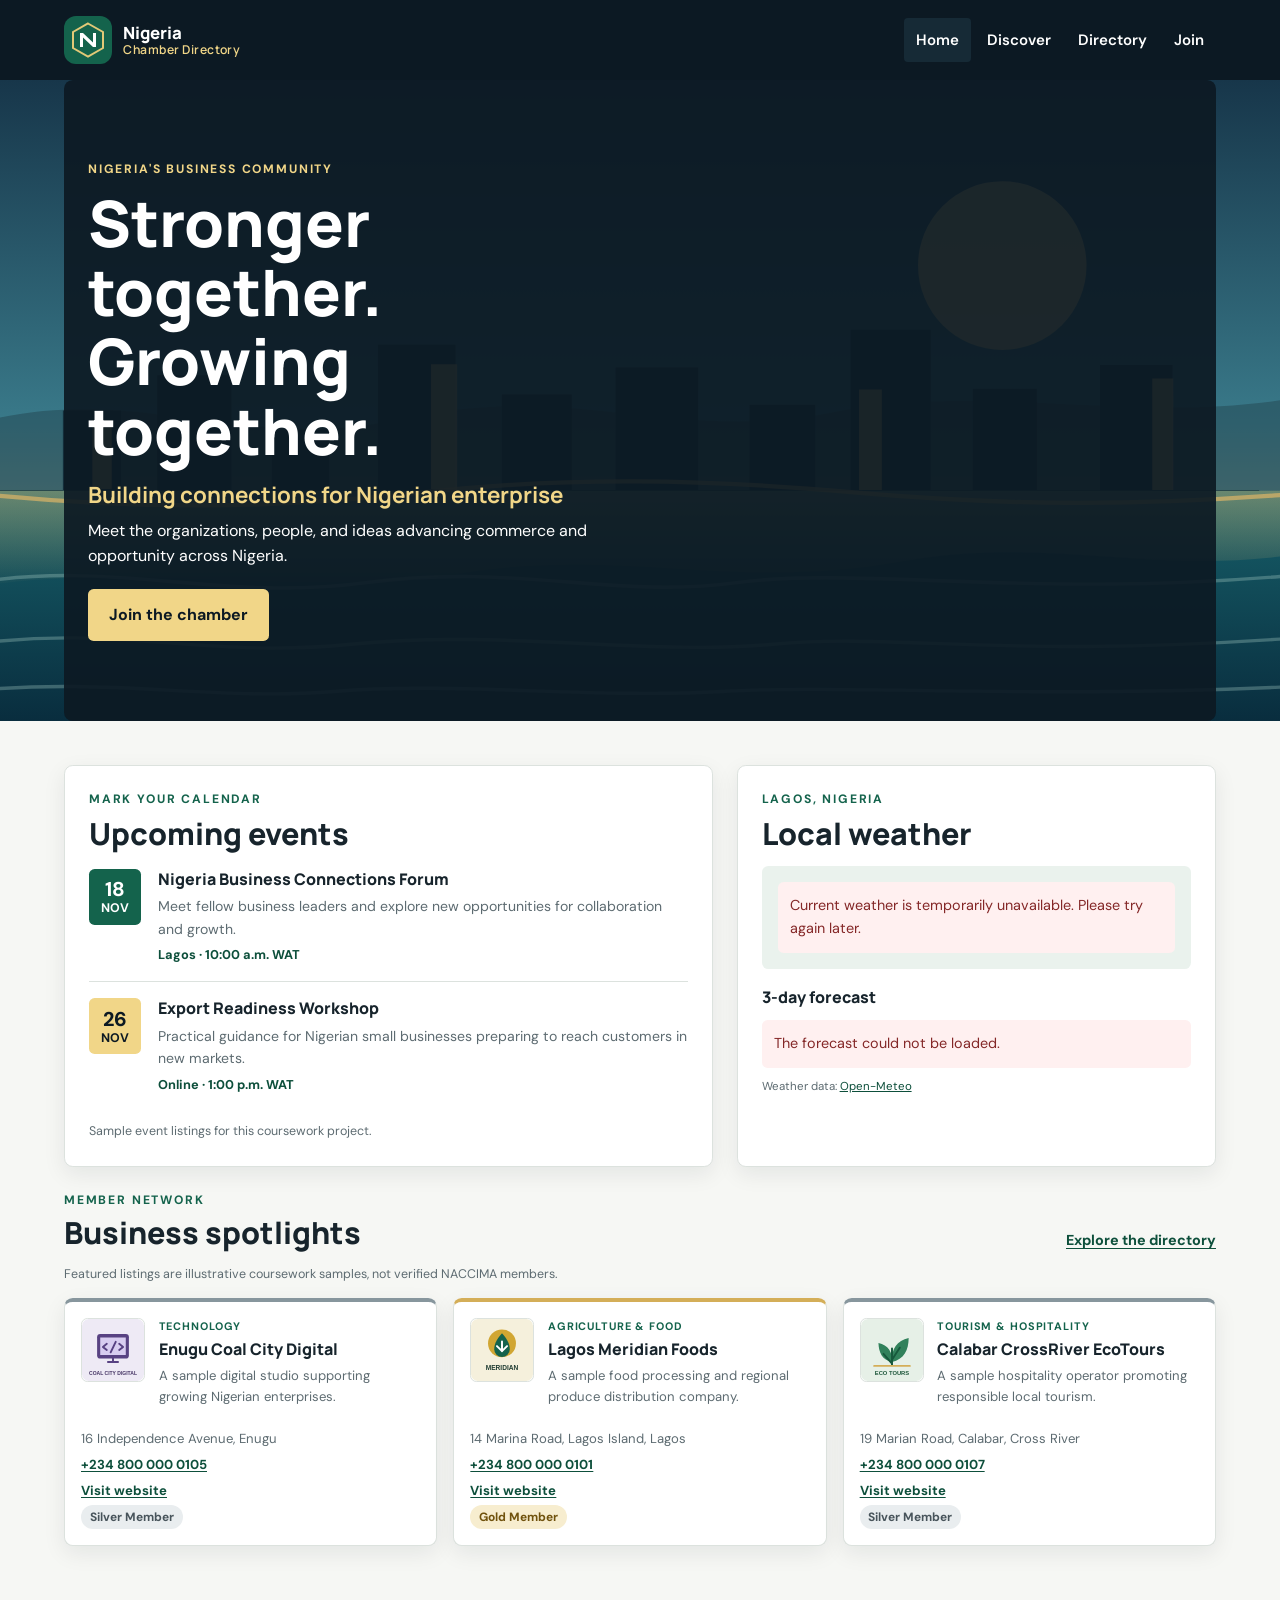
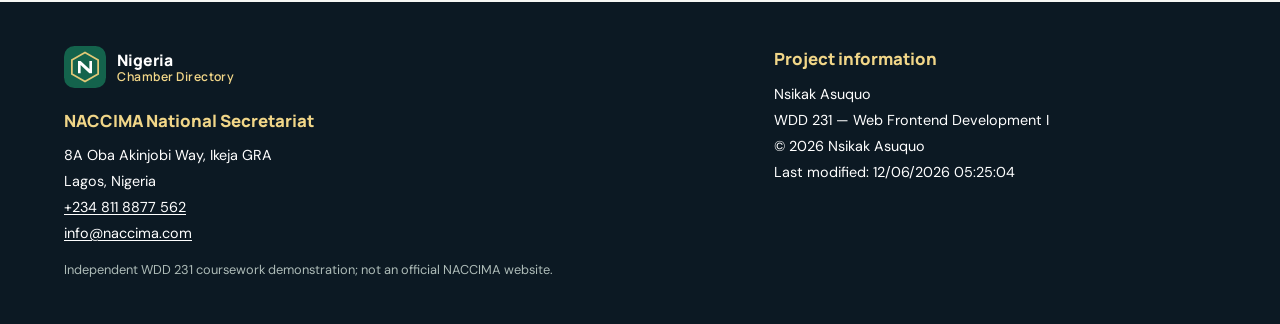
==== commit 50ef6c3b: "update" ====
--- a/chamber/index.html
+++ b/chamber/index.html
@@ -52,6 +52,7 @@
         <nav class="primary-navigation" id="primary-navigation" aria-label="Main navigation">
           <ul>
             <li><a href="index.html" aria-current="page">Home</a></li>
+            <li><a href="discover.html">Discover</a></li>
             <li><a href="directory.html">Directory</a></li>
             <li><a href="join.html">Join</a></li>
           </ul>
--- a/chamber/styles/small.css
+++ b/chamber/styles/small.css
@@ -512,6 +512,149 @@
   margin-top: 1.35rem;
 }
 
+.discover-content {
+  width: min(100% - 2rem, 72rem);
+  margin-inline: auto;
+  padding-block: 2rem 3rem;
+}
+
+.discover-heading {
+  display: grid;
+  gap: 0.75rem;
+  margin-bottom: 1rem;
+}
+
+.discover-heading h2 {
+  font-size: clamp(1.55rem, 5vw, 2rem);
+  line-height: 1.25;
+}
+
+.visit-message {
+  padding: 0.75rem 0.9rem;
+  border-left: 0.25rem solid var(--gold);
+  border-radius: 0.3rem;
+  color: var(--navy);
+  background: var(--gold-soft);
+  font-weight: 700;
+}
+
+.discover-note {
+  margin-bottom: 1rem;
+  color: var(--muted);
+  font-size: 0.9rem;
+}
+
+.discover-grid {
+  display: grid;
+  grid-template-columns: minmax(0, 1fr);
+  grid-template-areas:
+    "place-1"
+    "place-2"
+    "place-3"
+    "place-4"
+    "place-5"
+    "place-6"
+    "place-7"
+    "place-8";
+  gap: 1rem;
+}
+
+.discover-card {
+  display: grid;
+  min-width: 0;
+  grid-area: var(--card-area);
+  grid-template-rows: auto auto auto 1fr auto;
+  gap: 0.6rem;
+  padding: 1rem;
+}
+
+.discover-card h2 {
+  font-size: 1.15rem;
+  line-height: 1.3;
+}
+
+.discover-card figure {
+  overflow: hidden;
+  border-radius: 0.35rem;
+  background: var(--slate-soft);
+}
+
+.discover-card figure img {
+  width: 100%;
+  aspect-ratio: 3 / 2;
+  object-fit: cover;
+}
+
+.discover-card address {
+  color: var(--green-dark);
+  font-size: 0.86rem;
+  font-style: normal;
+  font-weight: 700;
+  overflow-wrap: anywhere;
+}
+
+.discover-card__description {
+  color: var(--muted);
+  font-size: 0.9rem;
+}
+
+.discover-card__more {
+  justify-self: start;
+  min-height: 2.65rem;
+  padding: 0.55rem 0.9rem;
+  border: 1px solid var(--green);
+  border-radius: 0.35rem;
+  color: var(--white);
+  background: var(--green);
+  font: inherit;
+  font-size: 0.88rem;
+  font-weight: 700;
+  cursor: pointer;
+}
+
+.discover-dialog {
+  width: min(100% - 2rem, 38rem);
+  max-height: min(85vh, 40rem);
+  margin: auto;
+  padding: 1.35rem;
+  border: 1px solid var(--line);
+  border-radius: 0.65rem;
+  color: var(--ink);
+  background: var(--white);
+  box-shadow: 0 1rem 3rem #0c192340;
+}
+
+.discover-dialog::backdrop {
+  background: #0c1923b8;
+}
+
+.discover-dialog__header {
+  display: flex;
+  align-items: flex-start;
+  justify-content: space-between;
+  gap: 1rem;
+}
+
+.discover-dialog h2 {
+  font-size: 1.4rem;
+  line-height: 1.25;
+}
+
+.discover-dialog__details,
+.discover-dialog__source {
+  margin-top: 0.8rem;
+}
+
+.discover-dialog__source {
+  font-size: 0.88rem;
+}
+
+.discover-dialog__source a {
+  color: var(--green-dark);
+  font-weight: 700;
+  text-underline-offset: 0.18em;
+}
+
 @keyframes membership-card-enter {
   from {
     opacity: 0;
@@ -1156,3 +1299,14 @@
     animation: none;
   }
 }
+
+@media (hover: hover) and (pointer: fine) {
+  .discover-card figure img {
+    transition: filter 180ms ease, transform 180ms ease;
+  }
+
+  .discover-card:hover figure img {
+    filter: saturate(1.2);
+    transform: scale(1.04);
+  }
+}
--- a/chamber/styles/larger.css
+++ b/chamber/styles/larger.css
@@ -126,6 +126,41 @@
   }
 }
 
+@media (min-width: 40.0625rem) {
+  .discover-content {
+    width: min(100% - 3rem, 72rem);
+    padding-block: 2.75rem 3.5rem;
+  }
+
+  .discover-heading {
+    grid-template-columns: minmax(0, 1fr) minmax(15rem, 0.8fr);
+    align-items: end;
+    gap: 1.5rem;
+  }
+
+  .discover-grid {
+    grid-template-columns: repeat(2, minmax(0, 1fr));
+    grid-template-areas:
+      "place-1 place-1"
+      "place-2 place-3"
+      "place-4 place-4"
+      "place-5 place-6"
+      "place-7 place-8";
+    gap: 1.25rem;
+  }
+}
+
+@media (min-width: 64.0625rem) {
+  .discover-grid {
+    grid-template-columns: repeat(4, minmax(0, 1fr));
+    grid-template-areas:
+      "place-1 place-1 place-2 place-3"
+      "place-4 place-5 place-5 place-6"
+      "place-7 place-7 place-8 place-8";
+    gap: 1.5rem;
+  }
+}
+
 @media (min-width: 68rem) {
   .member-directory--grid {
     grid-template-columns: repeat(3, minmax(0, 1fr));
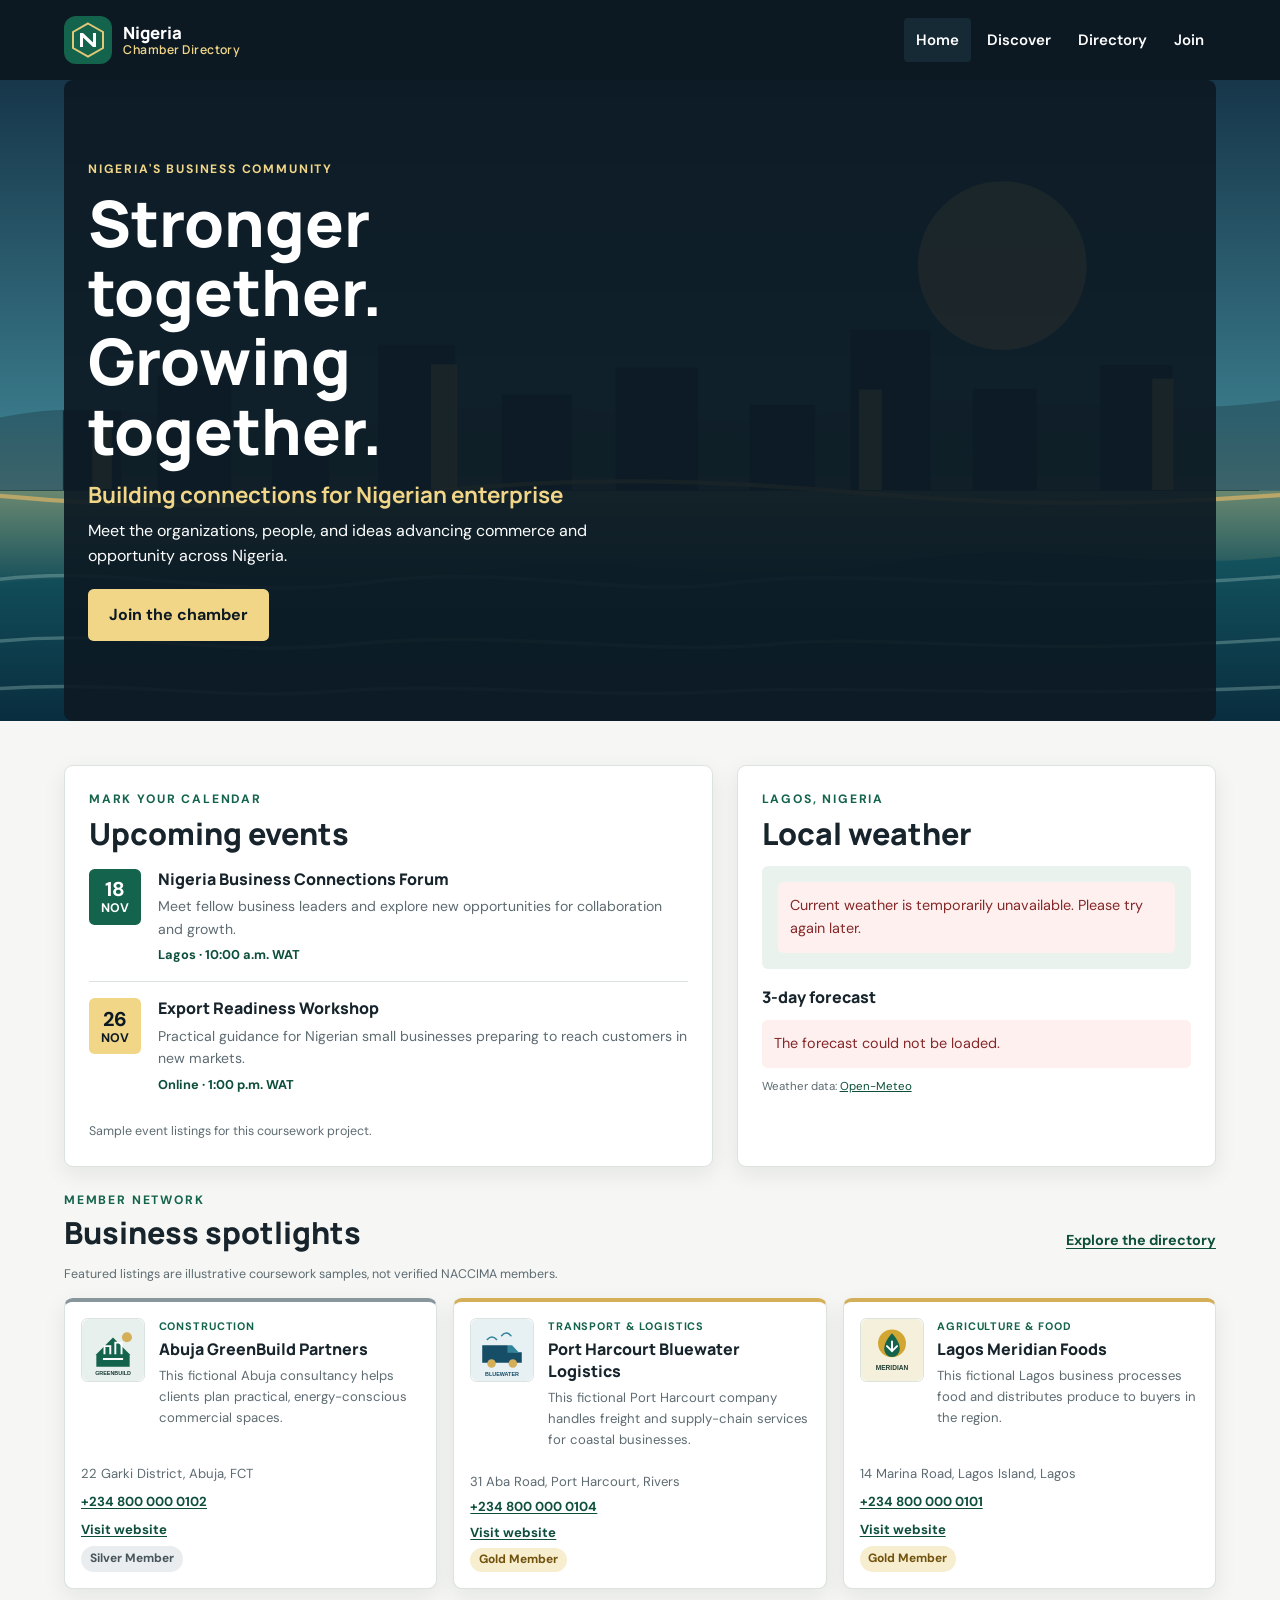
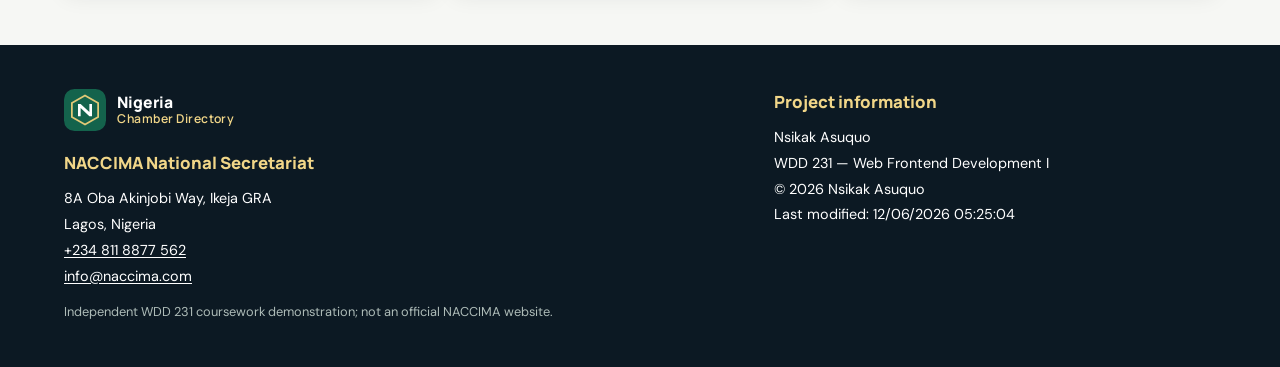
==== commit f50dfc7f: "update" ====
--- a/chamber/index.html
+++ b/chamber/index.html
@@ -52,9 +52,9 @@
         <nav class="primary-navigation" id="primary-navigation" aria-label="Main navigation">
           <ul>
             <li><a href="index.html" aria-current="page">Home</a></li>
-            <li><a href="discover.html">Discover</a></li>
+            <li><a href="discover.html1">Discover</a></li>
             <li><a href="directory.html">Directory</a></li>
-            <li><a href="join.html">Join</a></li>
+            <li><a href="join.html1">Join</a></li>
           </ul>
         </nav>
       </div>
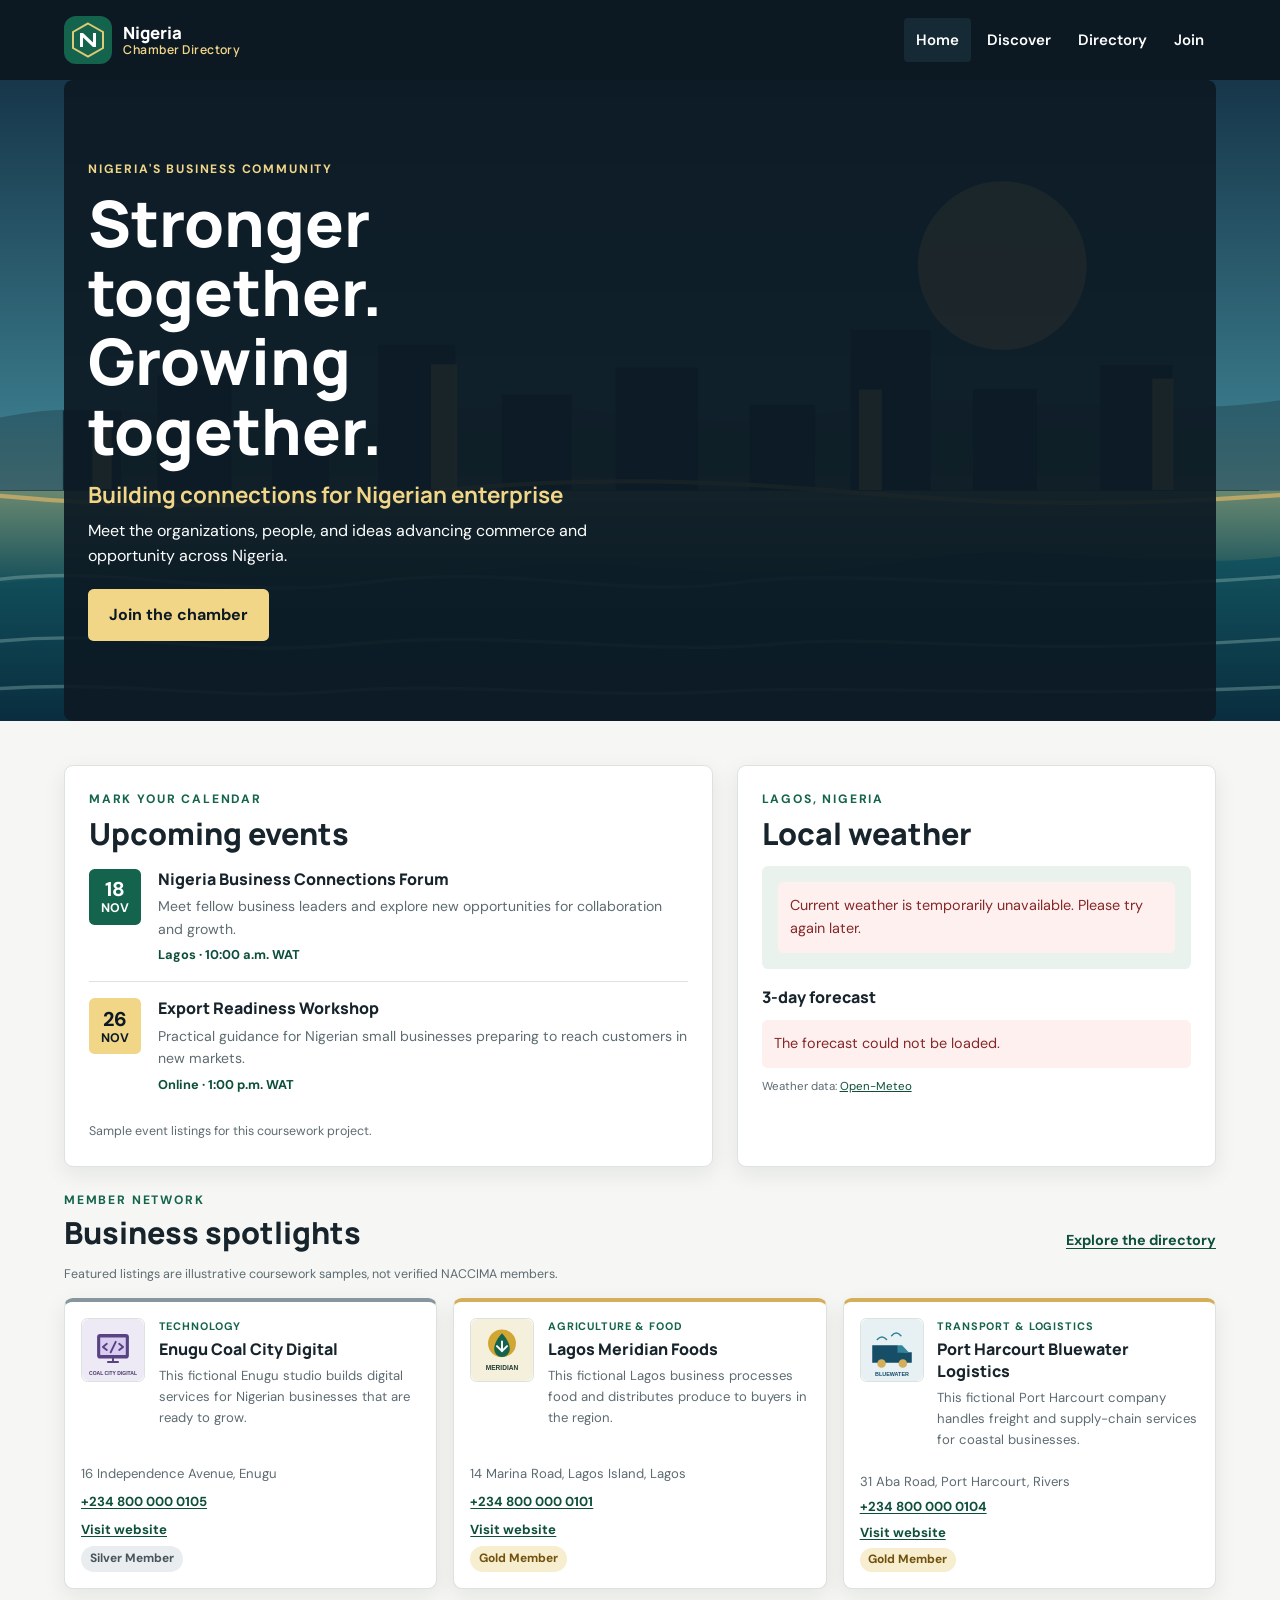
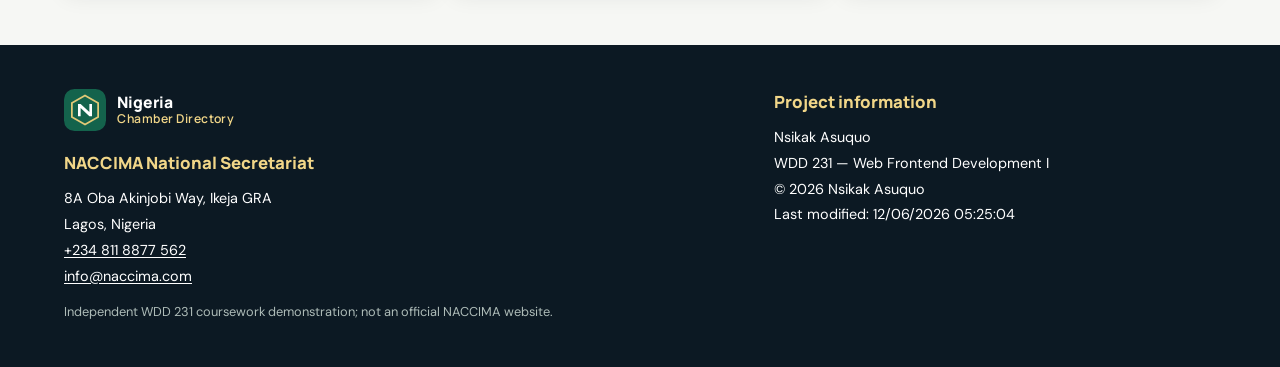
==== commit 05b471f9: "update" ====
--- a/chamber/index.html
+++ b/chamber/index.html
@@ -78,7 +78,7 @@
             Meet the organizations, people, and ideas advancing commerce and
             opportunity across Nigeria.
           </p>
-          <a class="button button--gold" href="join.html">Join the chamber</a>
+          <a class="button button--gold" href="join.html1">Join the chamber</a>
         </div>
       </section>
 
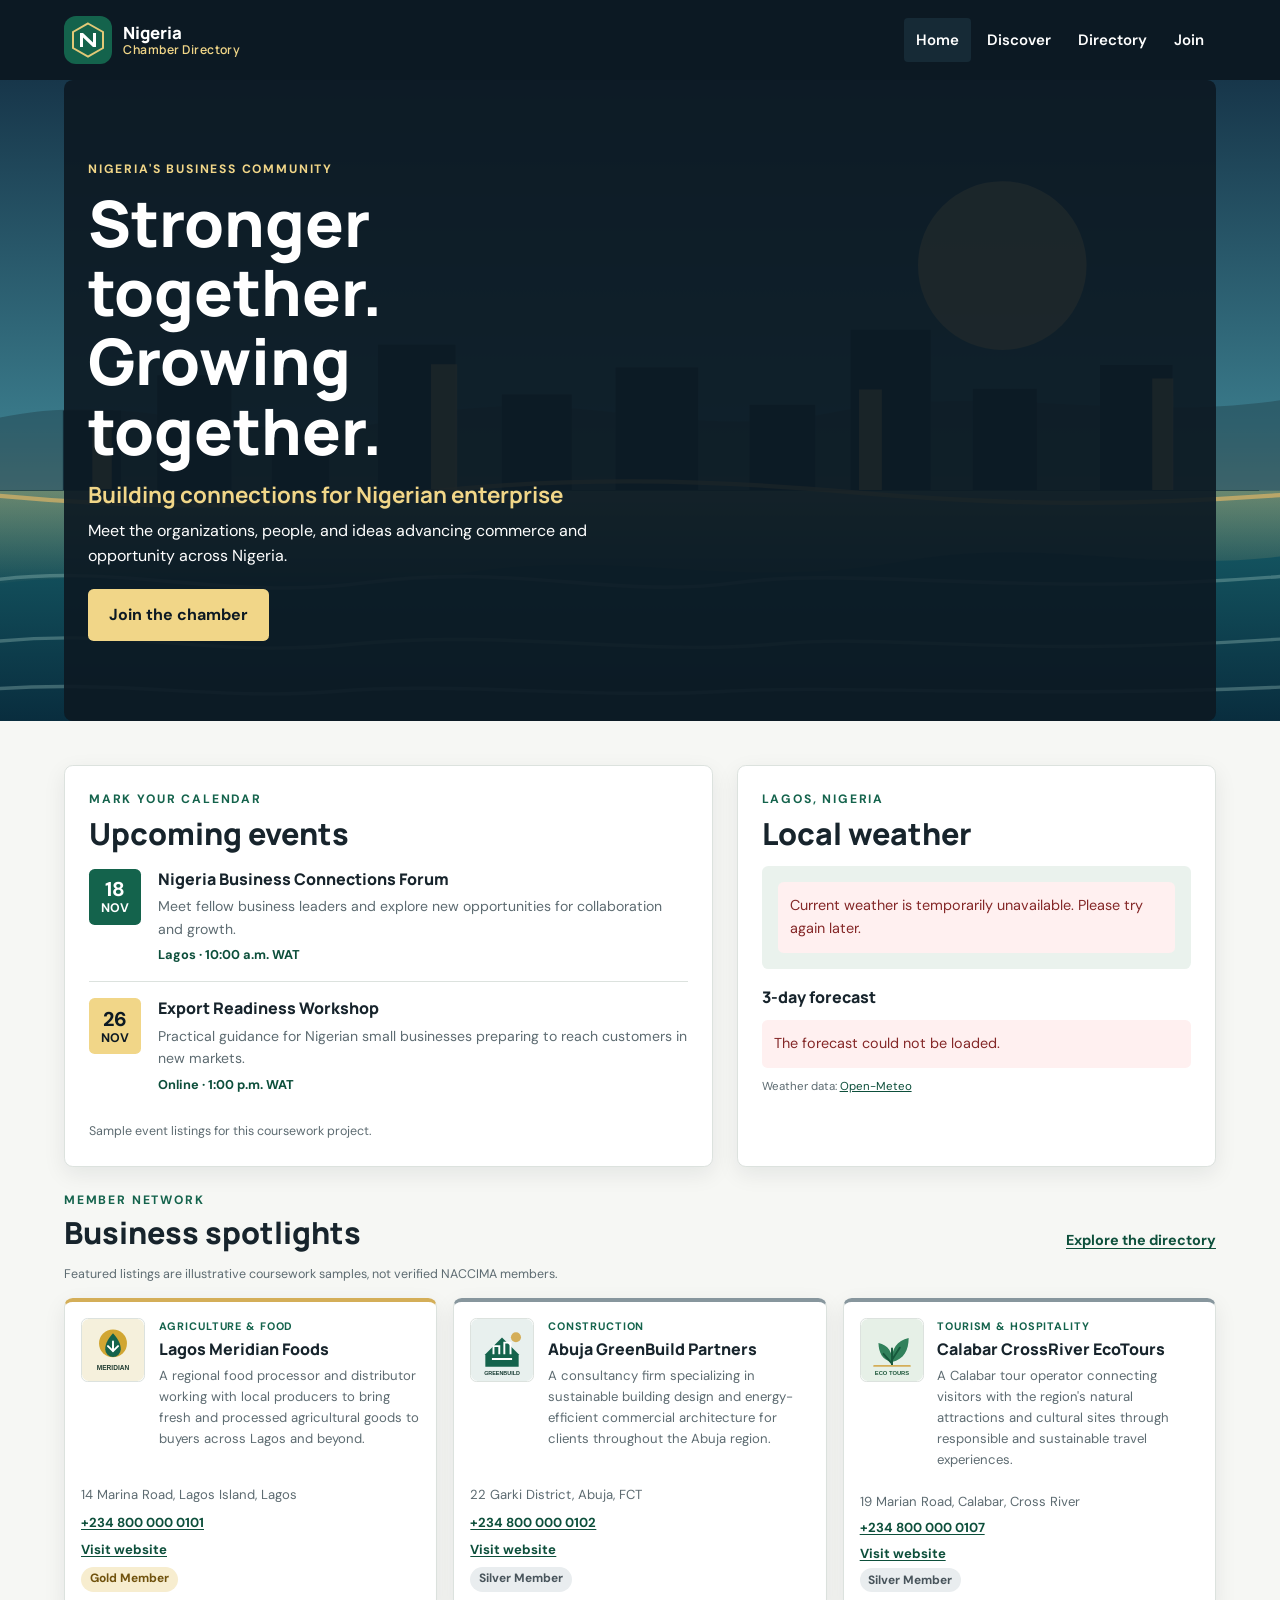
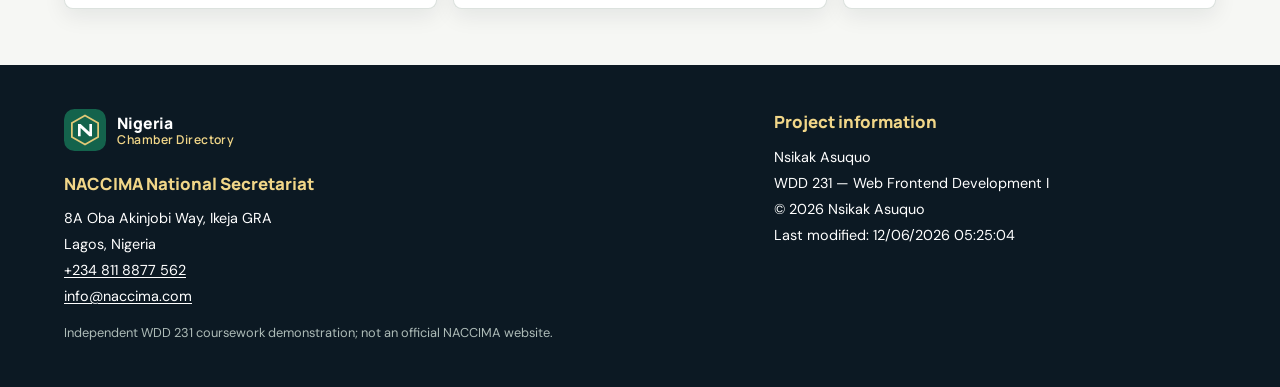
==== commit 5d0b3fbf: "update" ====
--- a/chamber/index.html
+++ b/chamber/index.html
@@ -30,6 +30,7 @@
     <link rel="stylesheet" href="styles/reset.css">
     <link rel="stylesheet" href="styles/small.css">
     <link rel="stylesheet" href="styles/larger.css">
+    <script src="scripts/navigation.js" defer></script>
     <script src="scripts/home.js" defer></script>
   </head>
   <body>
@@ -52,9 +53,9 @@
         <nav class="primary-navigation" id="primary-navigation" aria-label="Main navigation">
           <ul>
             <li><a href="index.html" aria-current="page">Home</a></li>
-            <li><a href="discover.html1">Discover</a></li>
+            <li><a href="discover.html">Discover</a></li>
             <li><a href="directory.html">Directory</a></li>
-            <li><a href="join.html1">Join</a></li>
+            <li><a href="join.html">Join</a></li>
           </ul>
         </nav>
       </div>
@@ -78,7 +79,7 @@
             Meet the organizations, people, and ideas advancing commerce and
             opportunity across Nigeria.
           </p>
-          <a class="button button--gold" href="join.html1">Join the chamber</a>
+          <a class="button button--gold" href="join.html">Join the chamber</a>
         </div>
       </section>
 
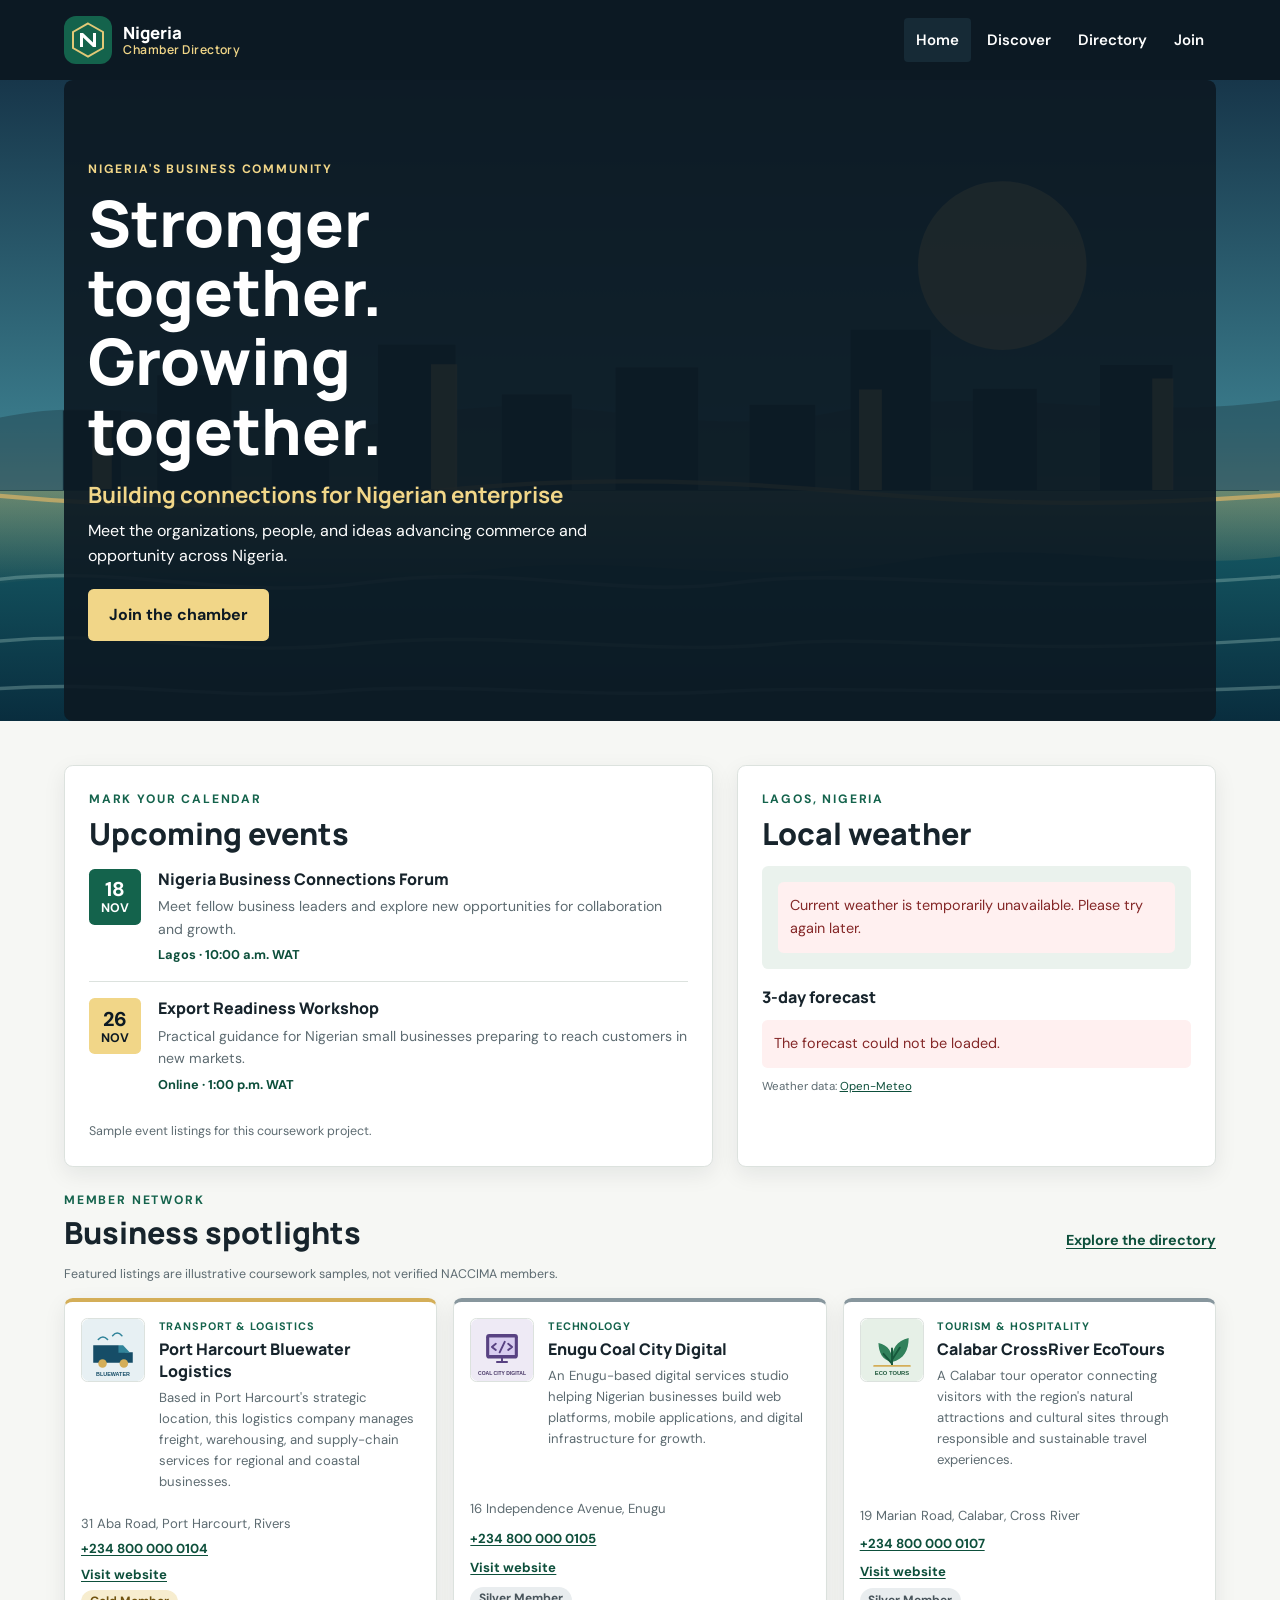
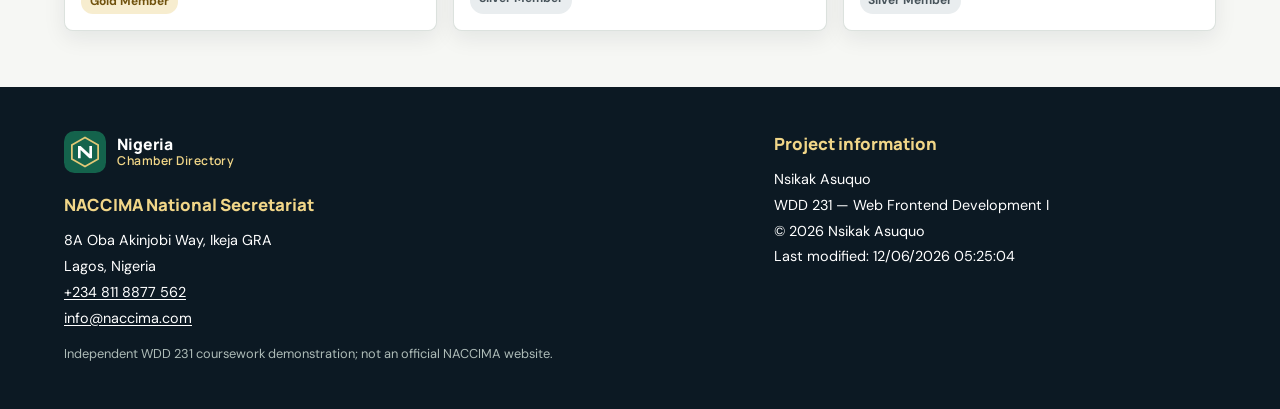
==== commit 6d64e5d8: "update" ====
--- a/chamber/index.html
+++ b/chamber/index.html
@@ -53,9 +53,9 @@
         <nav class="primary-navigation" id="primary-navigation" aria-label="Main navigation">
           <ul>
             <li><a href="index.html" aria-current="page">Home</a></li>
-            <li><a href="discover.html">Discover</a></li>
+            <li><a href="discover.html1">Discover</a></li>
             <li><a href="directory.html">Directory</a></li>
-            <li><a href="join.html">Join</a></li>
+            <li><a href="join.html1">Join</a></li>
           </ul>
         </nav>
       </div>
